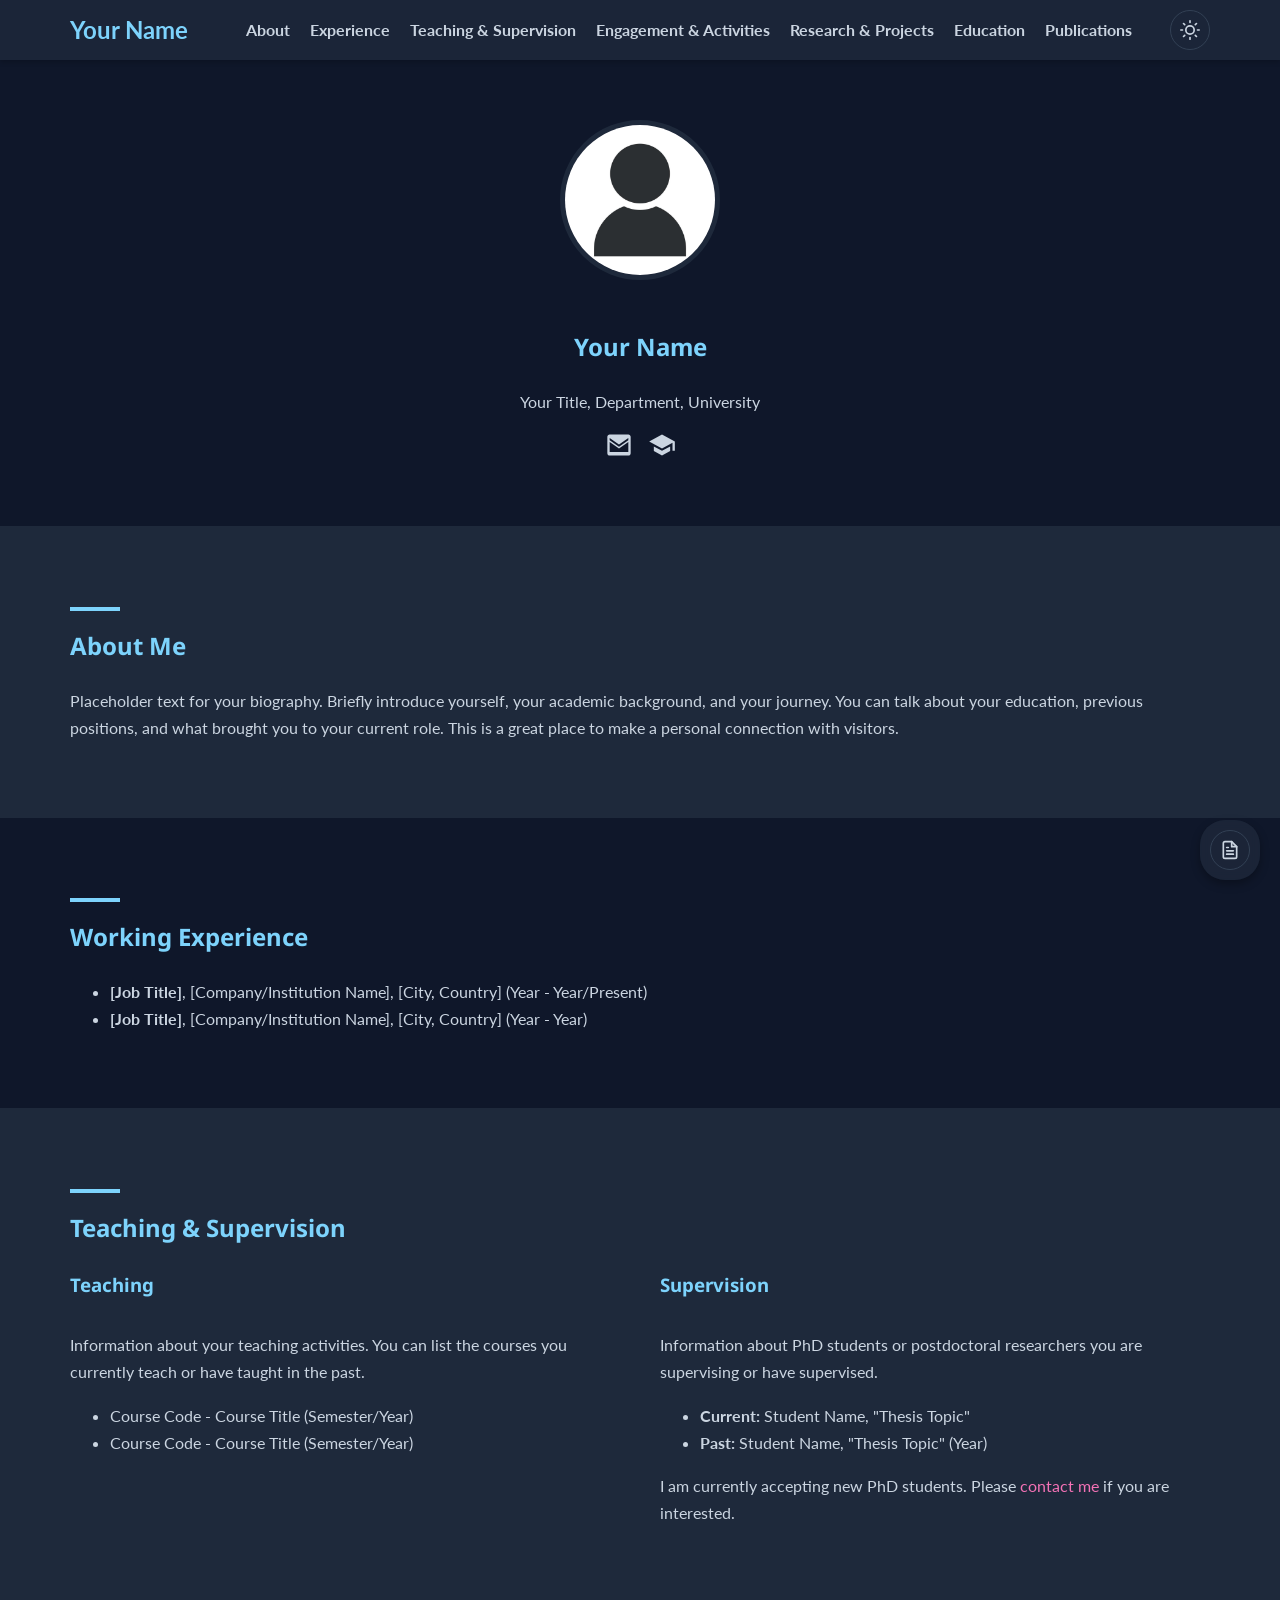
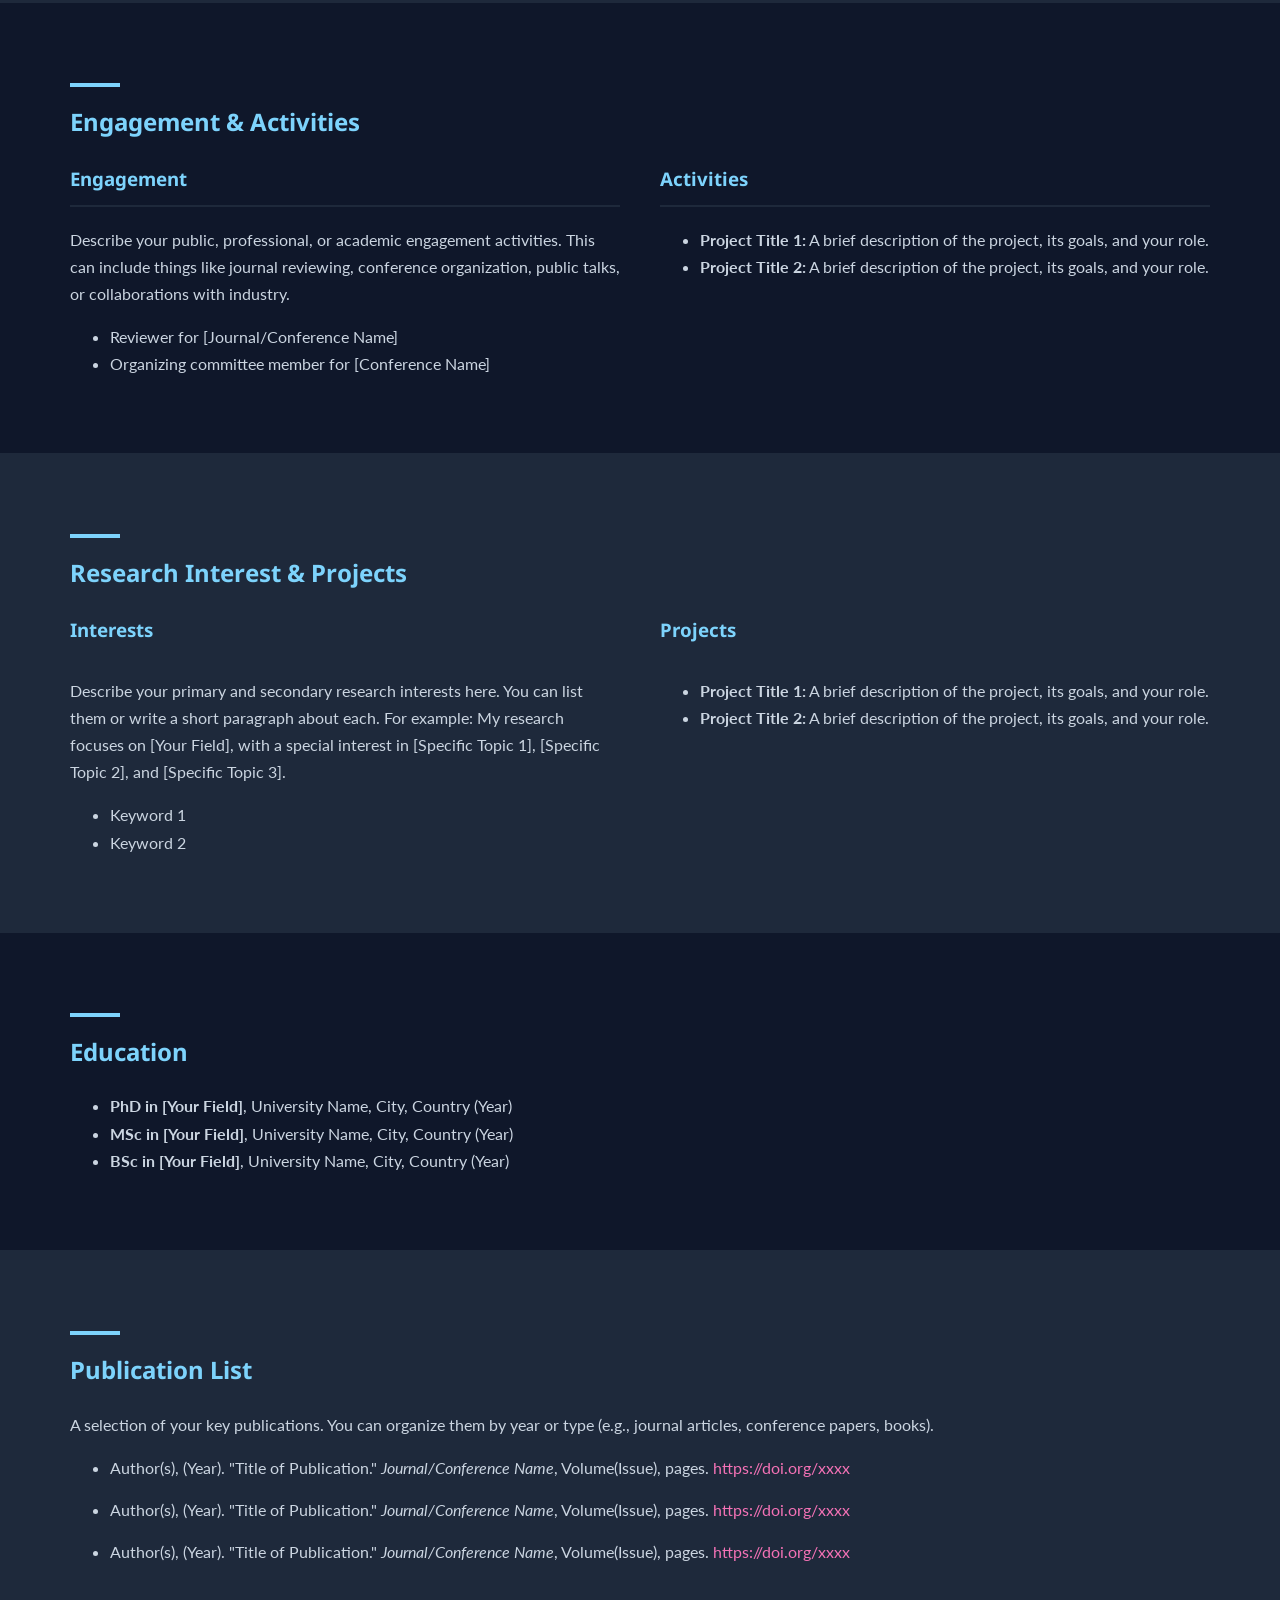
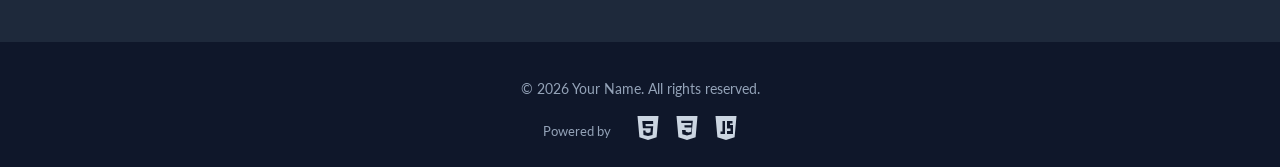
==== index.html @ 35f3e885 "init repo with working index and better page as ai_studio_code(2)" ====
<!DOCTYPE html>
<html lang="en">

<head>
    <meta charset="UTF-8">
    <meta name="viewport" content="width=device-width, initial-scale=1.0">
    <title>Your Name - Personal Academic Website</title>
    <link rel="stylesheet" href="style.css">
    <link
        href="https://fonts.googleapis.com/css2?family=Lato:wght@300;400;700&family=Noto+Sans:wght@400;700&display=swap"
        rel="stylesheet">
</head>

<body class="dark-theme">

    <header id="top-nav">
        <div class="container">
            <div class="nav-content">
                <a href="#home" class="logo">Your Name</a>
                <nav>
                    <ul>
                        <li><a href="#about">About</a></li>
                        <li><a href="#working-experience">Experience</a></li>
                        <li><a href="#teaching-supervision">Teaching &amp; Supervision</a></li>
                        <li><a href="#engagement">Engagement &amp; Activities</a></li>
                        <li><a href="#research">Research &amp; Projects</a></li>
                        <li><a href="#education">Education</a></li>
                        <li><a href="#publication-list">Publications</a></li>
                    </ul>
                </nav>
                <div class="controls">
                    <button id="theme-switcher" title="Toggle Theme">
                        <svg id="theme-icon-moon" xmlns="http://www.w3.org/2000/svg" width="20" height="20"
                            viewBox="0 0 24 24" fill="none" stroke="currentColor" stroke-width="2"
                            stroke-linecap="round" stroke-linejoin="round">
                            <path d="M21 12.79A9 9 0 1 1 11.21 3 7 7 0 0 0 21 12.79z"></path>
                        </svg>
                        <svg id="theme-icon-sun" xmlns="http://www.w3.org/2000/svg" width="20" height="20"
                            viewBox="0 0 24 24" fill="none" stroke="currentColor" stroke-width="2"
                            stroke-linecap="round" stroke-linejoin="round">
                            <circle cx="12" cy="12" r="5"></circle>
                            <line x1="12" y1="1" x2="12" y2="3"></line>
                            <line x1="12" y1="21" x2="12" y2="23"></line>
                            <line x1="4.22" y1="4.22" x2="5.64" y2="5.64"></line>
                            <line x1="18.36" y1="18.36" x2="19.78" y2="19.78"></line>
                            <line x1="1" y1="12" x2="3" y2="12"></line>
                            <line x1="21" y1="12" x2="23" y2="12"></line>
                            <line x1="4.22" y1="19.78" x2="5.64" y2="18.36"></line>
                            <line x1="18.36" y1="5.64" x2="19.78" y2="4.22"></line>
                        </svg>
                    </button>
                </div>
            </div>
        </div>
    </header>

    <main id="main-content">
        <section id="home" class="hero">
            <div class="container">
                <div class="hero-content">
                    <img src="head.jpg" alt="Your Name" class="profile-pic">
                    <h1>Your Name</h1>
                    <p>Your Title, Department, University</p>
                    <div class="social-links">
                        <!-- <a href="#" title="Google Scholar">...</a> -->
                        <a href="mailto:your_name@uni.ac.uk" title="Email" class="email">
                            <svg xmlns="http://www.w3.org/2000/svg" width="24" height="24" viewBox="0 0 24 24"
                                fill="currentColor">
                                <path fill-rule="evenodd"
                                    d="M2 5c0-1.1.9-2 2-2h16c1.1 0 2 .9 2 2v14c0 1.1-.9 2-2 2H4c-1.1 0-2-.9-2-2V5zm18 1L12 11.5 4 6v2l8 5.5 8-5.5V6zm0 12H4V9.5l8 5.5 8-5.5V18z" />
                            </svg>
                        </a>
                        <a href="#" title="University Profile">
                            <svg xmlns="http://www.w3.org/2000/svg" width="24" height="24" viewBox="0 0 24 24"
                                fill="currentColor">
                                <path d="M12 3L1 9l11 6l9-4.91V17h2V9M5 13.18v4L12 21l7-3.82v-4L12 17l-7-3.82Z" />
                            </svg>
                        </a>
                    </div>
                </div>
            </div>
        </section>

        <section id="about" class="section-alt">
            <div class="container">
                <h2>About Me</h2>
                <p>
                    Placeholder text for your biography. Briefly introduce yourself, your academic background, and your
                    journey.
                    You can talk about your education, previous positions, and what brought you to your current role.
                    This is a great place to make a personal connection with visitors.
                </p>
            </div>
        </section>

        <section id="working-experience">
            <div class="container">
                <h2>Working Experience</h2>
                <ul>
                    <li><strong>[Job Title]</strong>, [Company/Institution Name], [City, Country] (Year - Year/Present)
                    </li>
                    <li><strong>[Job Title]</strong>, [Company/Institution Name], [City, Country] (Year - Year)</li>
                </ul>
            </div>
        </section>

        <section id="teaching-supervision" class="section-alt">
            <div class="container">
                <h2>Teaching & Supervision</h2>
                <div class="two-column-layout">
                    <div class="column">
                        <h3>Teaching</h3>
                        <p>Information about your teaching activities. You can list the courses you currently teach or
                            have taught in the past.</p>
                        <ul>
                            <li>Course Code - Course Title (Semester/Year)</li>
                            <li>Course Code - Course Title (Semester/Year)</li>
                        </ul>
                    </div>
                    <div class="column">
                        <h3>Supervision</h3>
                        <p>Information about PhD students or postdoctoral researchers you are supervising or have
                            supervised.</p>
                        <ul>
                            <li><strong>Current:</strong> Student Name, "Thesis Topic"</li>
                            <li><strong>Past:</strong> Student Name, "Thesis Topic" (Year)</li>
                        </ul>
                        <p>I am currently accepting new PhD students. Please <a href="#contact">contact me</a> if you
                            are interested.</p>
                    </div>
                </div>
            </div>
        </section>

        <section id="engagement">
            <div class="container">
                <h2>Engagement &amp; Activities</h2>
                <div class="two-column-layout">
                    <div class="column">
                        <h3>Engagement</h3>
                        <p>
                            Describe your public, professional, or academic engagement activities. This can include things like
                    journal reviewing, conference organization, public talks, or collaborations with industry.
                        </p>
                        <ul>
                            <li>Reviewer for [Journal/Conference Name]</li>
                            <li>Organizing committee member for [Conference Name]</li>
                        </ul>
                    </div>
                    <div class="column">
                        <h3>Activities</h3>
                        <ul>
                            <li><strong>Project Title 1:</strong> A brief description of the project, its goals, and
                                your role.</li>
                            <li><strong>Project Title 2:</strong> A brief description of the project, its goals, and
                                your role.</li>
                        </ul>
                    </div>
                </div>
            </div>
        </section>

        <section id="research" class="section-alt">
            <div class="container">
                <h2>Research Interest &amp; Projects</h2>
                <div class="two-column-layout">
                    <div class="column">
                        <h3>Interests</h3>
                        <p>
                            Describe your primary and secondary research interests here. You can list them or write a
                            short paragraph about each.
                            For example: My research focuses on [Your Field], with a special interest in [Specific Topic
                            1], [Specific Topic 2], and [Specific Topic 3].
                        </p>
                        <ul>
                            <li>Keyword 1</li>
                            <li>Keyword 2</li>
                        </ul>
                    </div>
                    <div class="column">
                        <h3>Projects</h3>
                        <ul>
                            <li><strong>Project Title 1:</strong> A brief description of the project, its goals, and
                                your role.</li>
                            <li><strong>Project Title 2:</strong> A brief description of the project, its goals, and
                                your role.</li>
                        </ul>
                    </div>
                </div>
            </div>
        </section>

        <section id="education">
            <div class="container">
                <h2>Education</h2>
                <ul>
                    <li><strong>PhD in [Your Field]</strong>, University Name, City, Country (Year)</li>
                    <li><strong>MSc in [Your Field]</strong>, University Name, City, Country (Year)</li>
                    <li><strong>BSc in [Your Field]</strong>, University Name, City, Country (Year)</li>
                </ul>
            </div>
        </section>

        <section id="publication-list" class="section-alt">
            <div class="container">
                <h2>Publication List</h2>
                <p>A selection of your key publications. You can organize them by year or type (e.g., journal articles,
                    conference papers, books).</p>
                <ul class="publication-list">
                    <li>Author(s), (Year). "Title of Publication." <em>Journal/Conference Name</em>, Volume(Issue),
                        pages. <a href="https://doi.org/xxxx">https://doi.org/xxxx</a></li>
                    <li>Author(s), (Year). "Title of Publication." <em>Journal/Conference Name</em>, Volume(Issue),
                        pages. <a href="https://doi.org/xxxx">https://doi.org/xxxx</a></li>
                    <li>Author(s), (Year). "Title of Publication." <em>Journal/Conference Name</em>, Volume(Issue),
                        pages. <a href="https://doi.org/xxxx">https://doi.org/xxxx</a></li>
                </ul>
            </div>
        </section>
    </main>

    <footer id="footer" class="section-alt">
        <div class="container">
            <p>&copy; <span id="current-year"></span> Your Name. All rights reserved.</p>
            <div class="powered-by">
                <span style="font-size: 0.9em; margin-right: 10px;">Powered by</span>
                <a href="https://html.spec.whatwg.org/" title="HTML5">
                    <svg xmlns="http://www.w3.org/2000/svg" viewBox="0 0 24 24" fill="currentColor" width="24"
                        height="24">
                        <path fill-rule="evenodd"
                            d="M1.5 0h21l-1.9 21.2L12 24l-8.6-2.8L1.5 0zm15.6 5H6.3l.6 7.2h7.9l-.4 4.1-2.4.7-2.4-.7-.1-1.8H7.2l.3 4.4 4.5 1.2 4.5-1.2.7-8.7H9.7l-.2-2.3h7.7L17.1 5z" />
                    </svg>
                </a>
                <a href="https://www.w3.org/Style/CSS/Specs.html" title="CSS3">
                    <svg xmlns="http://www.w3.org/2000/svg" viewBox="0 0 24 24" fill="currentColor" width="24"
                        height="24">
                        <path fill-rule="evenodd"
                            d="M1.5 0h21l-1.9 21.2L12 24l-8.6-2.8L1.5 0zm16.3 4.7H6.2l.2 2.3h10l-.2 2.3H9.4l.2 2.3h7l-.4 4.1-2.7.7-2.7-.7-.2-1.8H7l.4 4.4 4.6 1.2 4.6-1.2 1.2-13.6z" />
                    </svg>
                </a>
                <a href="https://www.javascript.com/" title="JavaScript">
                    <svg xmlns="http://www.w3.org/2000/svg" viewBox="0 0 24 24" fill="currentColor" width="24"
                        height="24">
                        <path fill-rule="evenodd"
                            d="M1.5 0h21l-1.9 21.2L12 24l-8.6-2.8L1.5 0zm9.5 5v13H6.5v-2.5h2V5H11zm7.5 0h-5.5v7.5h3.5v2.5h-3.5v3h6V9H16V7.5h2.5V5z" />
                    </svg>
                </a>
            </div>
        </div>
    </footer>

    <div id="print-controls">
        <button id="export-pdf" title="Export to PDF">
            <svg xmlns="http://www.w3.org/2000/svg" width="20" height="20" viewBox="0 0 24 24" fill="none"
                stroke="currentColor" stroke-width="2" stroke-linecap="round" stroke-linejoin="round">
                <path d="M14 2H6a2 2 0 0 0-2 2v16a2 2 0 0 0 2 2h12a2 2 0 0 0 2-2V8z"></path>
                <polyline points="14 2 14 8 20 8"></polyline>
                <line x1="16" y1="13" x2="8" y2="13"></line>
                <line x1="16" y1="17" x2="8" y2="17"></line>
                <polyline points="10 9 9 9 8 9"></polyline>
            </svg>
        </button>
    </div>

    <!--script src="https://cdnjs.cloudflare.com/ajax/libs/jspdf/2.5.1/jspdf.umd.min.js"></script-->
    <script src="jspdf.umd.min.js"></script>
    <script src="script.js"></script>
</body>

</html>
---- style.css ----
/* --- Base Styles & Variables --- */
:root {
    --font-primary: 'Lato', sans-serif;
    --font-secondary: 'Noto Sans', sans-serif;
    --font-print: 'Georgia', serif;

    /* Light Theme */
    --bg-color-light: #ffffff;
    --text-color-light: #212529;
    --primary-color-light: #005a9c;
    --secondary-color-light: #f8f9fa;
    --accent-color-light: #d6336c;

    /* Dark Theme (v3 - Softer, more elegant blue/slate) */
    --bg-color-dark: #0f172a;
    /* Slate 900 */
    --text-color-dark: #cbd5e1;
    /* Slate 300 */
    --primary-color-dark: #7dd3fc;
    /* Sky 300 */
    --secondary-color-dark: #1e293b;
    /* Slate 800 */
    --accent-color-dark: #f472b6;
    /* Pink 400 */
}

html {
    scroll-behavior: smooth;
}

body {
    font-family: var(--font-primary);
    margin: 0;
    padding-top: 60px;
    /* Space for fixed nav */
    line-height: 1.7;
    background-color: var(--bg-color-light);
    color: var(--text-color-light);
    transition: background-color 0.3s, color 0.3s;
}

body.dark-theme {
    background-color: var(--bg-color-dark);
    color: var(--text-color-dark);
}

.container {
    max-width: 1140px;
    /* Increased width */
    margin: 0 auto;
    padding: 0 20px;
}

h1, h2, h3 {
    font-family: var(--font-secondary);
    color: var(--primary-color-light);
}

h2::before {
    content: '';
    display: block;
    width: 50px;
    height: 4px;
    background-color: var(--primary-color-light);
    margin-bottom: 15px;
    transition: background-color 0.3s;
}

body.dark-theme h2::before {
    background-color: var(--primary-color-dark);
}

h3 {
    border-bottom: 2px solid var(--secondary-color-light);
    padding-bottom: 10px;
    margin-top: 0;
    transition: border-color 0.3s;
}

body.dark-theme h3 {
    border-bottom-color: var(--secondary-color-dark);
}


body.dark-theme h1, body.dark-theme h2, body.dark-theme h3 {
    color: var(--primary-color-dark);
}

a {
    color: var(--accent-color-light);
    text-decoration: none;
    transition: color 0.2s;
}

a:hover {
    color: var(--primary-color-light);
}

body.dark-theme a {
    color: var(--accent-color-dark);
}

body.dark-theme a:hover {
    color: var(--primary-color-dark);
}

section {
    padding: 60px 0;
    border-bottom: 1px solid #e9ecef;
    transition: background-color 0.3s;
}

section.section-alt {
    background-color: var(--secondary-color-light);
}

body.dark-theme section {
    border-bottom: 1px solid var(--secondary-color-dark);
}

body.dark-theme section.section-alt {
    background-color: var(--secondary-color-dark);
}

section:last-of-type {
    border-bottom: none;
}

/* --- Animation on Scroll --- */
section h2 {
    opacity: 0;
    transform: translateY(40px);
    transition: opacity 0.8s ease-out, transform 0.8s ease-out;
}

section.is-visible h2 {
    opacity: 1;
    transform: translateY(0);
}

/* --- Two Column Layout --- */
.two-column-layout {
    display: grid;
    grid-template-columns: 1fr 1fr;
    gap: 40px;
}

@media (max-width: 768px) {
    .two-column-layout {
        grid-template-columns: 1fr;
    }
}


/* --- Navigation --- */
#top-nav {
    background-color: rgba(255, 255, 255, 0.95);
    backdrop-filter: blur(5px);
    position: fixed;
    top: 0;
    width: 100%;
    z-index: 1000;
    box-shadow: 0 2px 5px rgba(0, 0, 0, 0.05);
    transition: background-color 0.3s;
}

body.dark-theme #top-nav {
    background-color: rgba(30, 41, 59, 0.85);
    /* Slate 800 */
    box-shadow: 0 2px 5px rgba(0, 0, 0, 0.2);
}

.nav-content {
    display: flex;
    justify-content: space-between;
    align-items: center;
    height: 60px;
}

.logo {
    font-weight: bold;
    font-size: 1.5em;
    color: var(--primary-color-light);
}

body.dark-theme .logo {
    color: var(--primary-color-dark);
}


nav ul {
    list-style: none;
    margin: 0;
    padding: 0;
    display: flex;
}

nav ul li {
    margin-left: 20px;
}

nav a {
    color: var(--text-color-light);
    font-weight: bold;
}

body.dark-theme nav a {
    color: var(--text-color-dark);
}

nav a:hover {
    color: var(--primary-color-light);
    text-decoration: none;
}

body.dark-theme nav a:hover {
    color: var(--primary-color-dark);
}

/* --- Hero Section --- */
.hero {
    text-align: center;
    padding: 60px 0;
}

.profile-pic {
    width: 150px;
    height: 150px;
    border-radius: 50%;
    object-fit: cover;
    margin-bottom: 20px;
    border: 5px solid var(--secondary-color-light);
}

body.dark-theme .profile-pic {
    border-color: var(--secondary-color-dark);
}

/* --- social links --- */
.social-links {
    margin-top: 10px;
    display: flex;
    justify-content: center;
    gap: 15px;
}

.social-links a {
    color: var(--text-color-light);
    transition: transform 0.3s ease, color 0.3s ease;
}

.social-links a:hover {
    transform: scale(1.2);
    /* color: var(--primary-color-light); */
    color: var(--accent-color-light);
}

body.dark-theme .social-links a {
    color: var(--text-color-dark);
}

body.dark-theme .social-links a:hover {
    /* color: var(--primary-color-dark); */
    color: var(--accent-color-dark);
}

.social-links svg {
    width: 28px;
    height: 28px;
}

/* --- Publication List --- */
.publication-list li {
    margin-bottom: 15px;
}

/* --- Footer --- */
#footer {
    /* background-color: var(--secondary-color-light); */
    color: #6c757d;
    text-align: center;
    padding: 20px 0;
    font-size: 0.9em;
}

body.dark-theme #footer {
    /* background-color: var(--secondary-color-dark); */
    color: #94a3b8;
    /* Slate 400 */
}

.powered-by {
    display: flex;
    justify-content: center;
    align-items: center;
    gap: 15px;
    margin-top: 10px;
}

.powered-by a {
    color: var(--text-color-light);
    transition: transform 0.3s ease, color 0.3s ease;
}

.powered-by a:hover {
    transform: scale(1.1);
    /* color: var(--primary-color-light); */
    color: var(--accent-color-light);
}

body.dark-theme .powered-by a {
    color: var(--text-color-dark);
}

body.dark-theme .powered-by a:hover {
    /* color: var(--primary-color-dark); */
    color: var(--accent-color-dark);
}

/* --- Controls: Theme Switcher & Print --- */
#theme-switcher, #print-controls button {
    background-color: transparent;
    border: 1px solid #dee2e6;
    border-radius: 50%;
    cursor: pointer;
    width: 40px;
    height: 40px;
    display: flex;
    align-items: center;
    justify-content: center;
    color: var(--text-color-light);
    /* color: var(--accent-color-light); */
    transition: background-color 0.2s, color 0.2s, border-color 0.2s;
}

body.dark-theme #theme-switcher, body.dark-theme #print-controls button {
    color: var(--text-color-dark);
    /* color: var(--accent-color-dark); */
    border-color: #334155;
    /* Slate 700 */
}

#theme-switcher:hover, #print-controls button:hover {
    /* background-color: var(--secondary-color-light); */
    color: var(--accent-color-light);
}

body.dark-theme #theme-switcher:hover, body.dark-theme #print-controls button:hover {
    /* background-color: var(--secondary-color-dark); */
    color: var(--accent-color-dark);
}

#theme-switcher svg {
    display: none;
}

body:not(.dark-theme) #theme-icon-moon,
body.dark-theme #theme-icon-sun {
    display: block;
}

#print-controls {
    position: fixed;
    bottom: 20px;
    right: 20px;
    background: rgba(255, 255, 255, 0.8);
    backdrop-filter: blur(5px);
    padding: 10px;
    border-radius: 25px;
    box-shadow: 0 4px 10px rgba(0, 0, 0, 0.1);
    z-index: 1001;
    display: flex;
    gap: 8px;
}

body.dark-theme #print-controls {
    background: rgba(30, 41, 59, 0.8);
    box-shadow: 0 4px 10px rgba(0, 0, 0, 0.3);
}

/* --- Responsive Design --- */
@media (max-width: 992px) {
    .container {
        max-width: 960px;
    }

    nav ul li {
        margin-left: 15px;
    }
}

@media (max-width: 768px) {
    .two-column-layout {
        grid-template-columns: 1fr;
    }

    nav ul {
        display: none;
        /* Simple hiding for mobile, can be replaced with a hamburger menu */
    }

    .nav-content {
        justify-content: center;
    }

    .controls {
        position: absolute;
        right: 20px;
    }
}

/* --- Print Styles for CV --- */
@media print {
    body {
        padding-top: 0;
        font-family: var(--font-print);
        font-size: 10.5pt;
        color: #000 !important;
        background-color: #fff !important;
    }

    #top-nav, #print-controls, #footer, .hero {
        display: none;
    }

    main {
        width: 100%;
        margin: 0;
        padding: 0;
    }

    section {
        padding: 10px 0;
        /* Reduced padding for compact CV */
        border-bottom: 1px solid #ccc;
    }

    h2 {
        font-size: 1.3em;
        margin-top: 5px;
        margin-bottom: 8px;
    }

    h3 {
        font-size: 1.1em;
    }

    a {
        color: #000 !important;
        text-decoration: none;
    }

    .publication-list a::after {
        content: " ["attr(href) "]";
        font-size: 0.9em;
        color: #555;
    }

    ul {
        padding-left: 20px;
        margin: 0;
    }
}
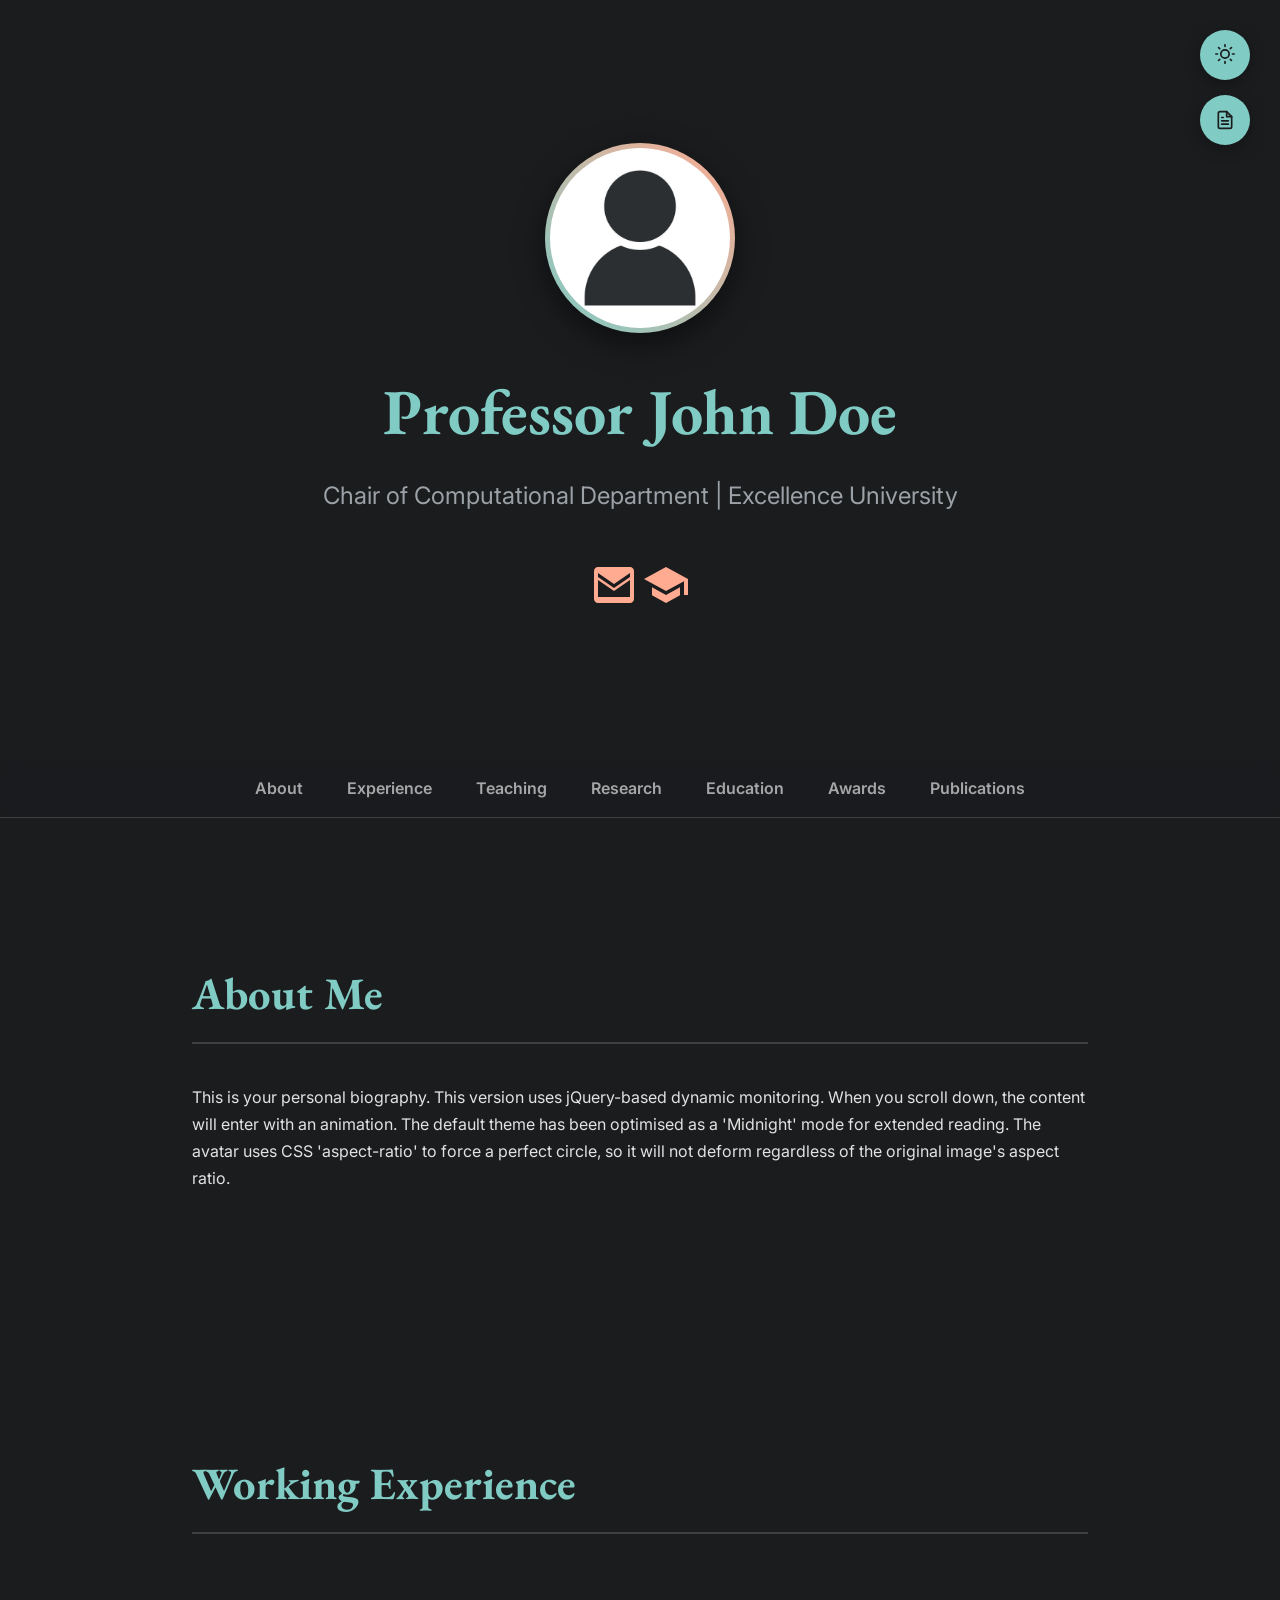
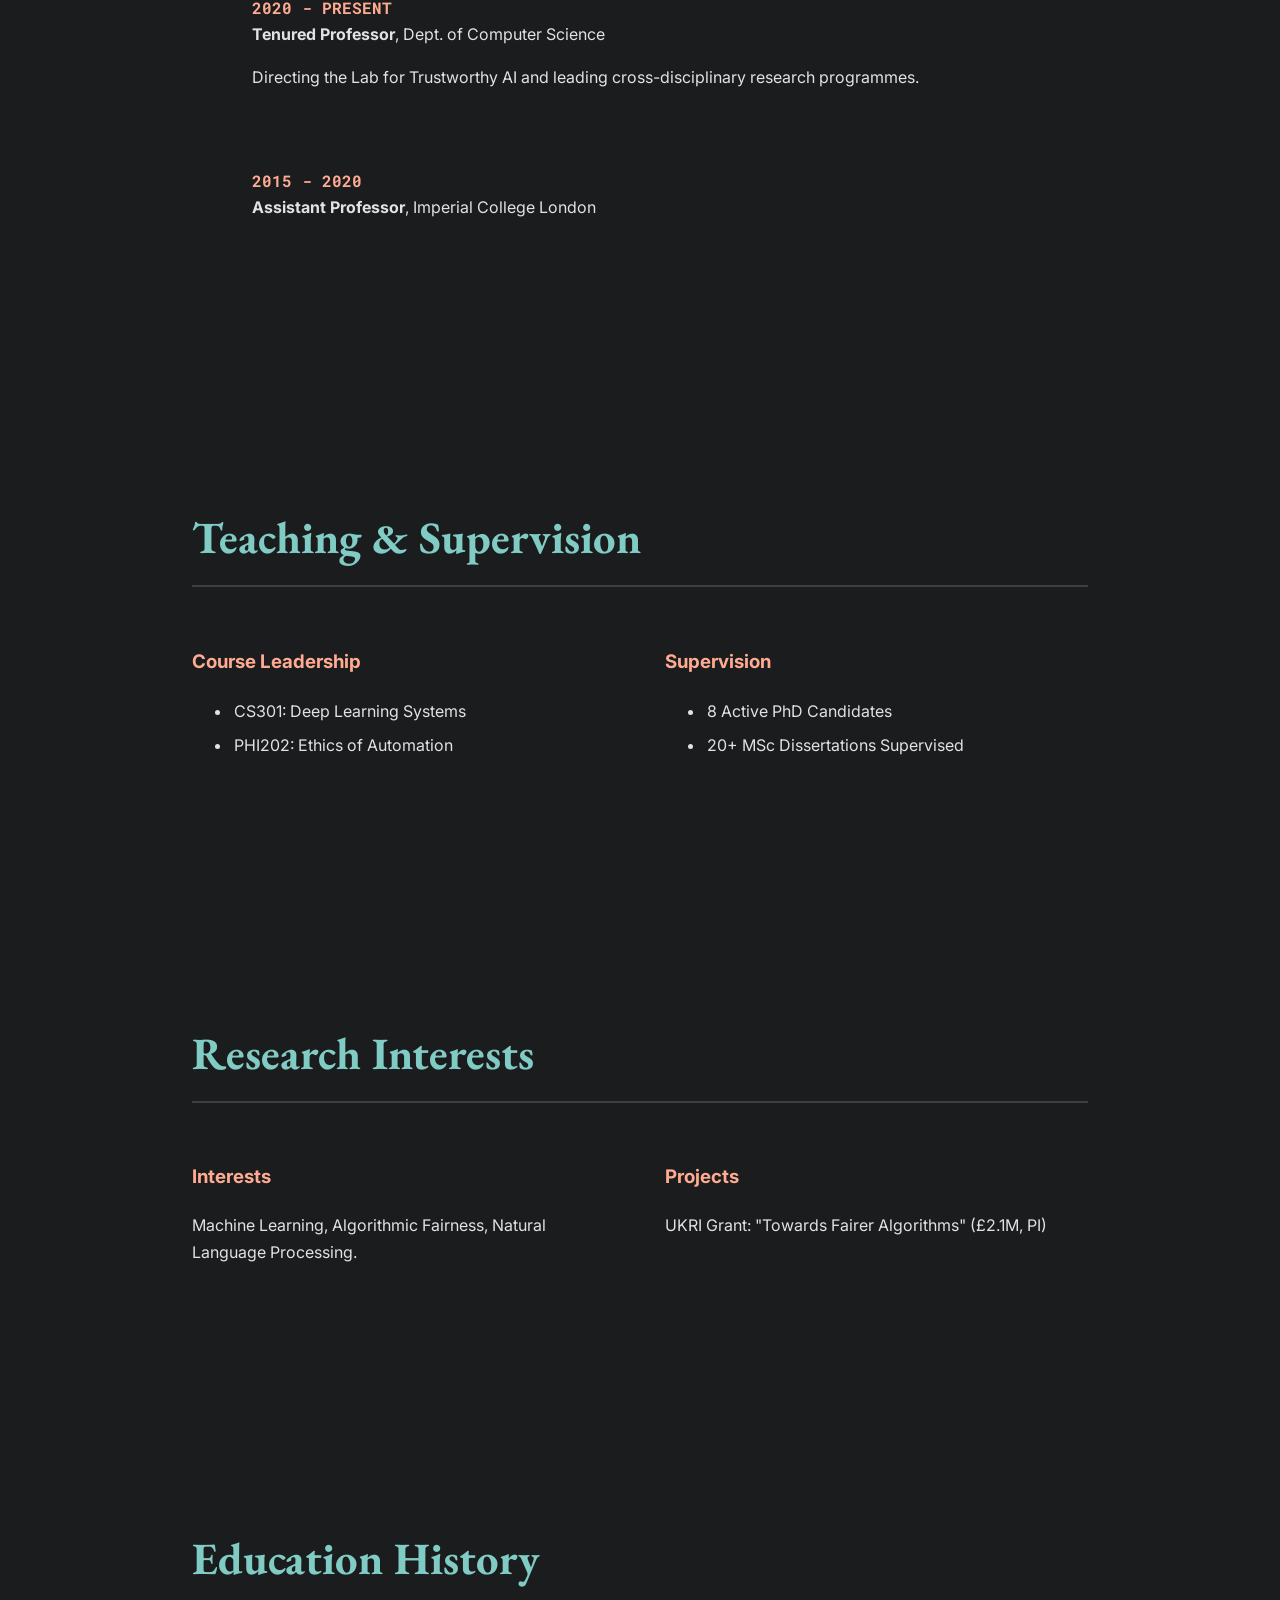
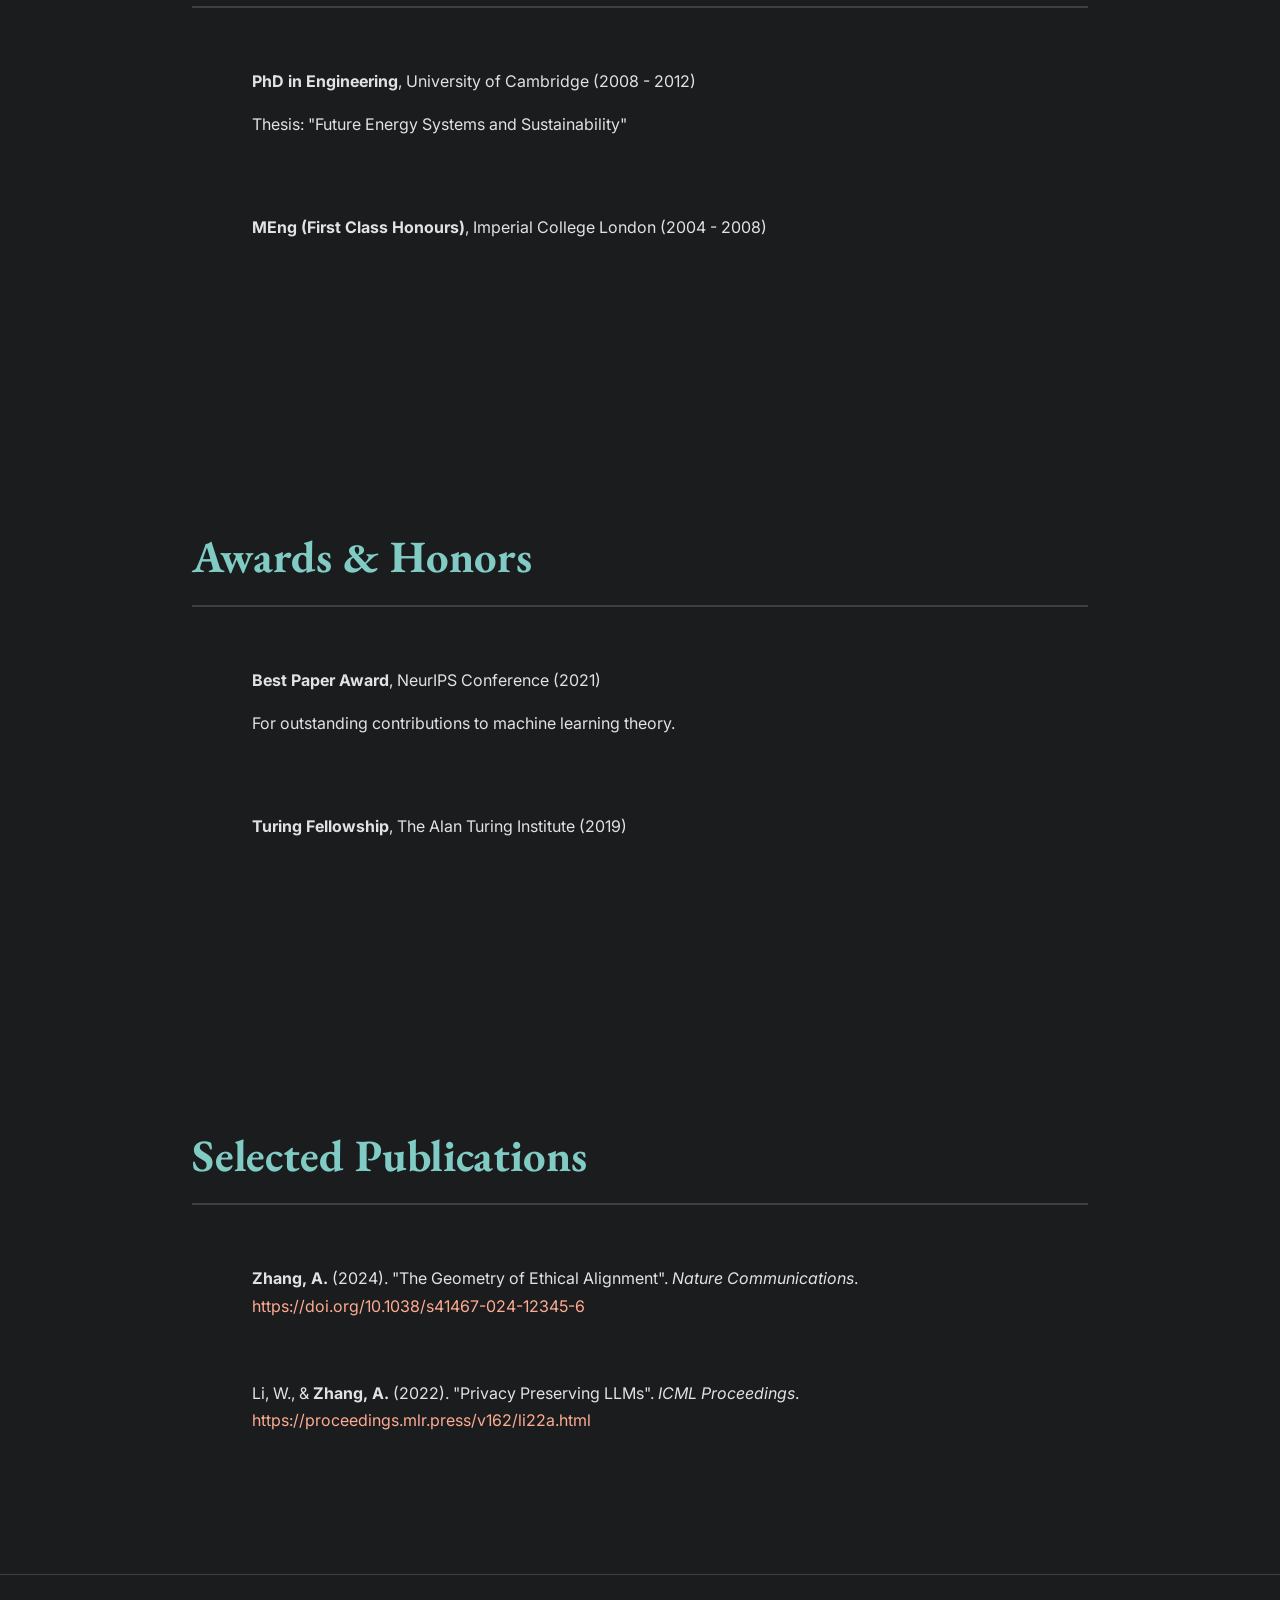
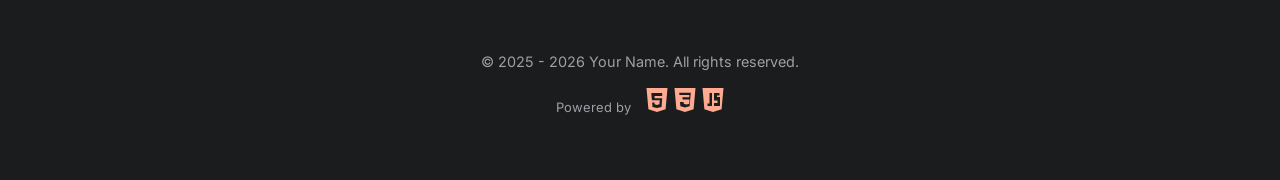
==== commit d460d39f: "perfect and cleared the layout and removed unnecessary files" ====
--- a/index.html
+++ b/index.html
@@ -1,255 +1,48 @@
 <!DOCTYPE html>
-<html lang="en">
+<html lang="en-GB" data-theme="dark">
 
 <head>
     <meta charset="UTF-8">
     <meta name="viewport" content="width=device-width, initial-scale=1.0">
-    <title>Your Name - Personal Academic Website</title>
-    <link rel="stylesheet" href="style.css">
+    <title>Academic Profile | Professor John Doe</title>
+
+    <!-- Google Fonts: Inter for body text, EB Garamond for academic-style headings -->
     <link
-        href="https://fonts.googleapis.com/css2?family=Lato:wght@300;400;700&family=Noto+Sans:wght@400;700&display=swap"
+        href="https://fonts.googleapis.com/css2?family=Inter:wght@400;600;800&family=EB+Garamond:wght@600;800&family=Roboto+Mono&display=swap"
         rel="stylesheet">
+
+    <!-- Custom CSS -->
+    <link rel="stylesheet" href="work_style.css">
+    <!-- Dependencies -->
+    <script src="https://code.jquery.com/jquery-3.6.0.min.js"></script>
 </head>
 
-<body class="dark-theme">
-
-    <header id="top-nav">
-        <div class="container">
-            <div class="nav-content">
-                <a href="#home" class="logo">Your Name</a>
-                <nav>
-                    <ul>
-                        <li><a href="#about">About</a></li>
-                        <li><a href="#working-experience">Experience</a></li>
-                        <li><a href="#teaching-supervision">Teaching &amp; Supervision</a></li>
-                        <li><a href="#engagement">Engagement &amp; Activities</a></li>
-                        <li><a href="#research">Research &amp; Projects</a></li>
-                        <li><a href="#education">Education</a></li>
-                        <li><a href="#publication-list">Publications</a></li>
-                    </ul>
-                </nav>
-                <div class="controls">
-                    <button id="theme-switcher" title="Toggle Theme">
-                        <svg id="theme-icon-moon" xmlns="http://www.w3.org/2000/svg" width="20" height="20"
-                            viewBox="0 0 24 24" fill="none" stroke="currentColor" stroke-width="2"
-                            stroke-linecap="round" stroke-linejoin="round">
-                            <path d="M21 12.79A9 9 0 1 1 11.21 3 7 7 0 0 0 21 12.79z"></path>
-                        </svg>
-                        <svg id="theme-icon-sun" xmlns="http://www.w3.org/2000/svg" width="20" height="20"
-                            viewBox="0 0 24 24" fill="none" stroke="currentColor" stroke-width="2"
-                            stroke-linecap="round" stroke-linejoin="round">
-                            <circle cx="12" cy="12" r="5"></circle>
-                            <line x1="12" y1="1" x2="12" y2="3"></line>
-                            <line x1="12" y1="21" x2="12" y2="23"></line>
-                            <line x1="4.22" y1="4.22" x2="5.64" y2="5.64"></line>
-                            <line x1="18.36" y1="18.36" x2="19.78" y2="19.78"></line>
-                            <line x1="1" y1="12" x2="3" y2="12"></line>
-                            <line x1="21" y1="12" x2="23" y2="12"></line>
-                            <line x1="4.22" y1="19.78" x2="5.64" y2="18.36"></line>
-                            <line x1="18.36" y1="5.64" x2="19.78" y2="4.22"></line>
-                        </svg>
-                    </button>
-                </div>
-            </div>
-        </div>
-    </header>
-
-    <main id="main-content">
-        <section id="home" class="hero">
-            <div class="container">
-                <div class="hero-content">
-                    <img src="head.jpg" alt="Your Name" class="profile-pic">
-                    <h1>Your Name</h1>
-                    <p>Your Title, Department, University</p>
-                    <div class="social-links">
-                        <!-- <a href="#" title="Google Scholar">...</a> -->
-                        <a href="mailto:your_name@uni.ac.uk" title="Email" class="email">
-                            <svg xmlns="http://www.w3.org/2000/svg" width="24" height="24" viewBox="0 0 24 24"
-                                fill="currentColor">
-                                <path fill-rule="evenodd"
-                                    d="M2 5c0-1.1.9-2 2-2h16c1.1 0 2 .9 2 2v14c0 1.1-.9 2-2 2H4c-1.1 0-2-.9-2-2V5zm18 1L12 11.5 4 6v2l8 5.5 8-5.5V6zm0 12H4V9.5l8 5.5 8-5.5V18z" />
-                            </svg>
-                        </a>
-                        <a href="#" title="University Profile">
-                            <svg xmlns="http://www.w3.org/2000/svg" width="24" height="24" viewBox="0 0 24 24"
-                                fill="currentColor">
-                                <path d="M12 3L1 9l11 6l9-4.91V17h2V9M5 13.18v4L12 21l7-3.82v-4L12 17l-7-3.82Z" />
-                            </svg>
-                        </a>
-                    </div>
-                </div>
-            </div>
-        </section>
-
-        <section id="about" class="section-alt">
-            <div class="container">
-                <h2>About Me</h2>
-                <p>
-                    Placeholder text for your biography. Briefly introduce yourself, your academic background, and your
-                    journey.
-                    You can talk about your education, previous positions, and what brought you to your current role.
-                    This is a great place to make a personal connection with visitors.
-                </p>
-            </div>
-        </section>
-
-        <section id="working-experience">
-            <div class="container">
-                <h2>Working Experience</h2>
-                <ul>
-                    <li><strong>[Job Title]</strong>, [Company/Institution Name], [City, Country] (Year - Year/Present)
-                    </li>
-                    <li><strong>[Job Title]</strong>, [Company/Institution Name], [City, Country] (Year - Year)</li>
-                </ul>
-            </div>
-        </section>
-
-        <section id="teaching-supervision" class="section-alt">
-            <div class="container">
-                <h2>Teaching & Supervision</h2>
-                <div class="two-column-layout">
-                    <div class="column">
-                        <h3>Teaching</h3>
-                        <p>Information about your teaching activities. You can list the courses you currently teach or
-                            have taught in the past.</p>
-                        <ul>
-                            <li>Course Code - Course Title (Semester/Year)</li>
-                            <li>Course Code - Course Title (Semester/Year)</li>
-                        </ul>
-                    </div>
-                    <div class="column">
-                        <h3>Supervision</h3>
-                        <p>Information about PhD students or postdoctoral researchers you are supervising or have
-                            supervised.</p>
-                        <ul>
-                            <li><strong>Current:</strong> Student Name, "Thesis Topic"</li>
-                            <li><strong>Past:</strong> Student Name, "Thesis Topic" (Year)</li>
-                        </ul>
-                        <p>I am currently accepting new PhD students. Please <a href="#contact">contact me</a> if you
-                            are interested.</p>
-                    </div>
-                </div>
-            </div>
-        </section>
-
-        <section id="engagement">
-            <div class="container">
-                <h2>Engagement &amp; Activities</h2>
-                <div class="two-column-layout">
-                    <div class="column">
-                        <h3>Engagement</h3>
-                        <p>
-                            Describe your public, professional, or academic engagement activities. This can include things like
-                    journal reviewing, conference organization, public talks, or collaborations with industry.
-                        </p>
-                        <ul>
-                            <li>Reviewer for [Journal/Conference Name]</li>
-                            <li>Organizing committee member for [Conference Name]</li>
-                        </ul>
-                    </div>
-                    <div class="column">
-                        <h3>Activities</h3>
-                        <ul>
-                            <li><strong>Project Title 1:</strong> A brief description of the project, its goals, and
-                                your role.</li>
-                            <li><strong>Project Title 2:</strong> A brief description of the project, its goals, and
-                                your role.</li>
-                        </ul>
-                    </div>
-                </div>
-            </div>
-        </section>
-
-        <section id="research" class="section-alt">
-            <div class="container">
-                <h2>Research Interest &amp; Projects</h2>
-                <div class="two-column-layout">
-                    <div class="column">
-                        <h3>Interests</h3>
-                        <p>
-                            Describe your primary and secondary research interests here. You can list them or write a
-                            short paragraph about each.
-                            For example: My research focuses on [Your Field], with a special interest in [Specific Topic
-                            1], [Specific Topic 2], and [Specific Topic 3].
-                        </p>
-                        <ul>
-                            <li>Keyword 1</li>
-                            <li>Keyword 2</li>
-                        </ul>
-                    </div>
-                    <div class="column">
-                        <h3>Projects</h3>
-                        <ul>
-                            <li><strong>Project Title 1:</strong> A brief description of the project, its goals, and
-                                your role.</li>
-                            <li><strong>Project Title 2:</strong> A brief description of the project, its goals, and
-                                your role.</li>
-                        </ul>
-                    </div>
-                </div>
-            </div>
-        </section>
-
-        <section id="education">
-            <div class="container">
-                <h2>Education</h2>
-                <ul>
-                    <li><strong>PhD in [Your Field]</strong>, University Name, City, Country (Year)</li>
-                    <li><strong>MSc in [Your Field]</strong>, University Name, City, Country (Year)</li>
-                    <li><strong>BSc in [Your Field]</strong>, University Name, City, Country (Year)</li>
-                </ul>
-            </div>
-        </section>
-
-        <section id="publication-list" class="section-alt">
-            <div class="container">
-                <h2>Publication List</h2>
-                <p>A selection of your key publications. You can organize them by year or type (e.g., journal articles,
-                    conference papers, books).</p>
-                <ul class="publication-list">
-                    <li>Author(s), (Year). "Title of Publication." <em>Journal/Conference Name</em>, Volume(Issue),
-                        pages. <a href="https://doi.org/xxxx">https://doi.org/xxxx</a></li>
-                    <li>Author(s), (Year). "Title of Publication." <em>Journal/Conference Name</em>, Volume(Issue),
-                        pages. <a href="https://doi.org/xxxx">https://doi.org/xxxx</a></li>
-                    <li>Author(s), (Year). "Title of Publication." <em>Journal/Conference Name</em>, Volume(Issue),
-                        pages. <a href="https://doi.org/xxxx">https://doi.org/xxxx</a></li>
-                </ul>
-            </div>
-        </section>
-    </main>
-
-    <footer id="footer" class="section-alt">
-        <div class="container">
-            <p>&copy; <span id="current-year"></span> Your Name. All rights reserved.</p>
-            <div class="powered-by">
-                <span style="font-size: 0.9em; margin-right: 10px;">Powered by</span>
-                <a href="https://html.spec.whatwg.org/" title="HTML5">
-                    <svg xmlns="http://www.w3.org/2000/svg" viewBox="0 0 24 24" fill="currentColor" width="24"
-                        height="24">
-                        <path fill-rule="evenodd"
-                            d="M1.5 0h21l-1.9 21.2L12 24l-8.6-2.8L1.5 0zm15.6 5H6.3l.6 7.2h7.9l-.4 4.1-2.4.7-2.4-.7-.1-1.8H7.2l.3 4.4 4.5 1.2 4.5-1.2.7-8.7H9.7l-.2-2.3h7.7L17.1 5z" />
-                    </svg>
-                </a>
-                <a href="https://www.w3.org/Style/CSS/Specs.html" title="CSS3">
-                    <svg xmlns="http://www.w3.org/2000/svg" viewBox="0 0 24 24" fill="currentColor" width="24"
-                        height="24">
-                        <path fill-rule="evenodd"
-                            d="M1.5 0h21l-1.9 21.2L12 24l-8.6-2.8L1.5 0zm16.3 4.7H6.2l.2 2.3h10l-.2 2.3H9.4l.2 2.3h7l-.4 4.1-2.7.7-2.7-.7-.2-1.8H7l.4 4.4 4.6 1.2 4.6-1.2 1.2-13.6z" />
-                    </svg>
-                </a>
-                <a href="https://www.javascript.com/" title="JavaScript">
-                    <svg xmlns="http://www.w3.org/2000/svg" viewBox="0 0 24 24" fill="currentColor" width="24"
-                        height="24">
-                        <path fill-rule="evenodd"
-                            d="M1.5 0h21l-1.9 21.2L12 24l-8.6-2.8L1.5 0zm9.5 5v13H6.5v-2.5h2V5H11zm7.5 0h-5.5v7.5h3.5v2.5h-3.5v3h6V9H16V7.5h2.5V5z" />
-                    </svg>
-                </a>
-            </div>
-        </div>
-    </footer>
-
-    <div id="print-controls">
-        <button id="export-pdf" title="Export to PDF">
+<body>
+
+    <!-- Floating Action Button Toolbar -->
+    <div class="fab-toolbar">
+        <button class="icon-btn" id="theme-switcher" data-tooltip="Switch to Light Theme">
+            <span class="theme-icon-light">
+                <svg id="theme-icon-sun" xmlns="http://www.w3.org/2000/svg" width="20" height="20" viewBox="0 0 24 24"
+                    fill="none" stroke="currentColor" stroke-width="2" stroke-linecap="round" stroke-linejoin="round">
+                    <circle cx="12" cy="12" r="5"></circle>
+                    <line x1="12" y1="1" x2="12" y2="3"></line>
+                    <line x1="12" y1="21" x2="12" y2="23"></line>
+                    <line x1="4.22" y1="4.22" x2="5.64" y2="5.64"></line>
+                    <line x1="18.36" y1="18.36" x2="19.78" y2="19.78"></line>
+                    <line x1="1" y1="12" x2="3" y2="12"></line>
+                    <line x1="21" y1="12" x2="23" y2="12"></line>
+                    <line x1="4.22" y1="19.78" x2="5.64" y2="18.36"></line>
+                    <line x1="18.36" y1="5.64" x2="19.78" y2="4.22"></line>
+                </svg>
+            </span>
+            <span class="theme-icon-dark">
+                <svg id="theme-icon-moon" xmlns="http://www.w3.org/2000/svg" width="20" height="20" viewBox="0 0 24 24"
+                    fill="none" stroke="currentColor" stroke-width="2" stroke-linecap="round" stroke-linejoin="round">
+                    <path d="M21 12.79A9 9 0 1 1 11.21 3 7 7 0 0 0 21 12.79z"></path>
+                </svg></span>
+        </button>
+        <button class="icon-btn" id="export-pdf" data-tooltip="Export PDF File">
             <svg xmlns="http://www.w3.org/2000/svg" width="20" height="20" viewBox="0 0 24 24" fill="none"
                 stroke="currentColor" stroke-width="2" stroke-linecap="round" stroke-linejoin="round">
                 <path d="M14 2H6a2 2 0 0 0-2 2v16a2 2 0 0 0 2 2h12a2 2 0 0 0 2-2V8z"></path>
@@ -261,9 +54,201 @@
         </button>
     </div>
 
-    <!--script src="https://cdnjs.cloudflare.com/ajax/libs/jspdf/2.5.1/jspdf.umd.min.js"></script-->
+    <!-- The header is the 'home' section -->
+    <header id="home">
+        <div class="hero-content">
+            <div class="avatar-container">
+                <img src="head.jpg" alt="Profile" class="profile-pic">
+            </div>
+            <h1>Professor John Doe</h1>
+            <p class="title-sub">Chair of Computational Department | Excellence University</p>
+            <div class="social-links">
+                <!-- <a href="mailto:john.doe@university.ac.uk" title="Email" class="email"
+                    style="font-family: 'Roboto Mono'; margin-top: 20px; color: var(--text-muted); text-decoration: none;">
+                    john.doe@university.ac.uk
+                </a> -->
+                <a href="mailto:john.doe@university.ac.uk" title="Email" class="email">
+                    <svg xmlns="http://www.w3.org/2000/svg" width="48" height="48" viewBox="0 0 24 24"
+                        fill="currentColor">
+                        <path fill-rule="evenodd"
+                            d="M2 5c0-1.1.9-2 2-2h16c1.1 0 2 .9 2 2v14c0 1.1-.9 2-2 2H4c-1.1 0-2-.9-2-2V5zm18 1L12 11.5 4 6v2l8 5.5 8-5.5V6zm0 12H4V9.5l8 5.5 8-5.5V18z" />
+                    </svg>
+                </a>
+                <a href="#" title="University Profile">
+                    <svg xmlns="http://www.w3.org/2000/svg" width="48" height="48" viewBox="0 0 24 24"
+                        fill="currentColor">
+                        <path d="M12 3L1 9l11 6l9-4.91V17h2V9M5 13.18v4L12 21l7-3.82v-4L12 17l-7-3.82Z" />
+                    </svg>
+                </a>
+            </div>
+        </div>
+    </header>
+
+    <nav id="navbar">
+        <a href="#about">About</a>
+        <a href="#experience">Experience</a>
+        <a href="#teaching">Teaching</a>
+        <a href="#research">Research</a>
+        <a href="#education">Education</a>
+        <a href="#award">Awards</a>
+        <a href="#publications">Publications</a>
+    </nav>
+
+    <!-- All content sections are wrapped in 'main' for the PDF script to find them -->
+    <main id="main-content">
+        <section id="about">
+            <div class="container">
+                <h2>About Me</h2>
+                <p>This is your personal biography. This version uses jQuery-based dynamic monitoring. When you scroll
+                    down, the content will enter with an animation. The default theme has been optimised as a 'Midnight'
+                    mode for extended reading. The avatar uses CSS 'aspect-ratio' to force a perfect circle, so it will
+                    not deform regardless of the original image's aspect ratio.</p>
+            </div>
+        </section>
+
+        <section id="experience">
+            <div class="container">
+                <h2>Working Experience</h2>
+                <!-- FIX: Changed from divs to a ul with li.cv-item -->
+                <ul>
+                    <li class="cv-item">
+                        <div class="date">2020 - PRESENT</div>
+                        <strong>Tenured Professor</strong>, Dept. of Computer Science
+                        <p>Directing the Lab for Trustworthy AI and leading cross-disciplinary research programmes.</p>
+                    </li>
+                    <li class="cv-item">
+                        <div class="date">2015 - 2020</div>
+                        <strong>Assistant Professor</strong>, Imperial College London
+                    </li>
+                </ul>
+            </div>
+        </section>
+
+        <section id="teaching">
+            <div class="container">
+                <h2>Teaching & Supervision</h2>
+                <!-- FIX: Added 'two-column-layout' class for PDF script -->
+                <div class="dual-column two-column-layout">
+                    <!-- FIX: Added 'column' class for PDF script -->
+                    <div class="animate-card column">
+                        <h3>Course Leadership</h3>
+                        <ul>
+                            <li>CS301: Deep Learning Systems</li>
+                            <li>PHI202: Ethics of Automation</li>
+                        </ul>
+                    </div>
+                    <div class="animate-card column">
+                        <h3>Supervision</h3>
+                        <ul>
+                            <li>8 Active PhD Candidates</li>
+                            <li>20+ MSc Dissertations Supervised</li>
+                        </ul>
+                    </div>
+                </div>
+            </div>
+        </section>
+
+        <section id="research">
+            <div class="container">
+                <h2>Research Interests</h2>
+                <!-- FIX: Added 'two-column-layout' class for PDF script -->
+                <div class="dual-column two-column-layout">
+                    <!-- FIX: Added 'column' class for PDF script -->
+                    <div class="animate-card column">
+                        <h3>Interests</h3>
+                        <p>Machine Learning, Algorithmic Fairness, Natural Language Processing.</p>
+                    </div>
+                    <div class="animate-card column">
+                        <h3>Projects</h3>
+                        <p>UKRI Grant: "Towards Fairer Algorithms" (£2.1M, PI)</p>
+                    </div>
+                </div>
+            </div>
+        </section>
+
+        <section id="education">
+            <div class="container">
+                <h2>Education History</h2>
+                <!-- FIX: Changed from divs to a ul with li.cv-item -->
+                <ul>
+                    <li class="cv-item">
+                        <strong>PhD in Engineering</strong>, University of Cambridge (2008 - 2012)
+                        <p>Thesis: "Future Energy Systems and Sustainability"</p>
+                    </li>
+                    <li class="cv-item">
+                        <strong>MEng (First Class Honours)</strong>, Imperial College London (2004 - 2008)
+                    </li>
+                </ul>
+            </div>
+        </section>
+
+        <section id="award">
+            <div class="container">
+                <h2>Awards & Honors</h2>
+                <!-- FIX: Changed from divs to a ul with li.cv-item -->
+                <ul>
+                    <li class="cv-item">
+                        <strong>Best Paper Award</strong>, NeurIPS Conference (2021)
+                        <p>For outstanding contributions to machine learning theory.</p>
+                    </li>
+                    <li class="cv-item">
+                        <strong>Turing Fellowship</strong>, The Alan Turing Institute (2019)
+                    </li>
+                </ul>
+            </div>
+        </section>
+
+        <section id="publications">
+            <div class="container">
+                <h2>Selected Publications</h2>
+                <!-- FIX: Changed to ul and li.cv-item, keeping publication-list for potential specific styling -->
+                <ul class="publication-list">
+                    <li class="cv-item"><strong>Zhang, A.</strong> (2024). "The Geometry of Ethical Alignment".
+                        <em>Nature Communications</em>. <a
+                            href="https://doi.org/10.1038/s41467-024-12345-6">https://doi.org/10.1038/s41467-024-12345-6</a>
+                    </li>
+                    <li class="cv-item">Li, W., & <strong>Zhang, A.</strong> (2022). "Privacy Preserving LLMs". <em>ICML
+                            Proceedings</em>. <a
+                            href="https://proceedings.mlr.press/v162/li22a.html">https://proceedings.mlr.press/v162/li22a.html</a>
+                    </li>
+                </ul>
+            </div>
+        </section>
+    </main>
+
+    <footer
+        style="padding: 60px; text-align: center; border-top: 1px solid var(--border); color: var(--text-muted); font-size: 0.9rem;">
+        <p>&copy; 2025 - <span id="current-year"></span> Your Name. All rights reserved.</p>
+        <div class="powered-by">
+            <span style="font-size: 0.9em; margin-right: 10px;">Powered by</span>
+            <a href="https://html.spec.whatwg.org/" title="HTML5">
+                <svg xmlns="http://www.w3.org/2000/svg" viewBox="0 0 24 24" fill="currentColor" width="24" height="24">
+                    <path fill-rule="evenodd"
+                        d="M1.5 0h21l-1.9 21.2L12 24l-8.6-2.8L1.5 0zm15.6 5H6.3l.6 7.2h7.9l-.4 4.1-2.4.7-2.4-.7-.1-1.8H7.2l.3 4.4 4.5 1.2 4.5-1.2.7-8.7H9.7l-.2-2.3h7.7L17.1 5z" />
+                </svg>
+            </a>
+            <a href="https://www.w3.org/Style/CSS/Specs.html" title="CSS3">
+                <svg xmlns="http://www.w3.org/2000/svg" viewBox="0 0 24 24" fill="currentColor" width="24" height="24">
+                    <path fill-rule="evenodd"
+                        d="M1.5 0h21l-1.9 21.2L12 24l-8.6-2.8L1.5 0zm16.3 4.7H6.2l.2 2.3h10l-.2 2.3H9.4l.2 2.3h7l-.4 4.1-2.7.7-2.7-.7-.2-1.8H7l.4 4.4 4.6 1.2 4.6-1.2 1.2-13.6z" />
+                </svg>
+            </a>
+            <a href="https://www.javascript.com/" title="JavaScript">
+                <svg xmlns="http://www.w3.org/2000/svg" viewBox="0 0 24 24" fill="currentColor" width="24" height="24">
+                    <path fill-rule="evenodd"
+                        d="M1.5 0h21l-1.9 21.2L12 24l-8.6-2.8L1.5 0zm9.5 5v13H6.5v-2.5h2V5H11zm7.5 0h-5.5v7.5h3.5v2.5h-3.5v3h6V9H16V7.5h2.5V5z" />
+                </svg>
+            </a>
+        </div>
+    </footer>
+
+    <script>
+        // All custom scripts have been moved to working_script.js
+    </script>
+
+    <!-- Scripts for PDF Generation -->
     <script src="jspdf.umd.min.js"></script>
-    <script src="script.js"></script>
+    <script src="work_script.js"></script>
 </body>
 
 </html>
--- a/work_style.css
+++ b/work_style.css
@@ -0,0 +1,294 @@
+/* 1. Theme Variables - Default Midnight Dark */
+:root {
+    --primary: #80cbc4;
+    /* Soft teal */
+    --accent: #ffab91;
+    /* Soft coral red */
+    --bg-page: #1a1c1e;
+    /* Eye-friendly dark grey */
+    --bg-alt: #232629;
+    --text-main: #e1e2e1;
+    --text-muted: #9ba1a6;
+    --nav-bg: rgba(26, 28, 30, 0.9);
+    --border: #3c4043;
+    --shadow: 0 10px 30px rgba(0, 0, 0, 0.5);
+}
+
+/* Light Theme - light */
+[data-theme="light"] {
+    --primary: #002147;
+    --accent: #b61c1c;
+    --bg-page: #ffffff;
+    --bg-alt: #f1f3f4;
+    --text-main: #1a1a1a;
+    --text-muted: #5f6368;
+    --nav-bg: rgba(255, 255, 255, 0.9);
+    --border: #dadce0;
+    --shadow: 0 4px 12px rgba(0, 0, 0, 0.1);
+}
+
+/* 2. Base Typography */
+body {
+    margin: 0;
+    font-family: 'Inter', sans-serif;
+    background-color: var(--bg-page);
+    color: var(--text-main);
+    line-height: 1.7;
+    transition: background 0.5s ease;
+}
+
+/* 3. Circular Avatar & Header */
+header#home {
+    height: 80vh;
+    display: flex;
+    flex-direction: column;
+    justify-content: center;
+    align-items: center;
+    text-align: center;
+    padding: 20px;
+    position: relative;
+}
+
+/* FIX: Re-center hero content */
+.hero-content {
+    display: flex;
+    flex-direction: column;
+    justify-content: center;
+    align-items: center;
+    width: 100%;
+}
+
+.avatar-container {
+    width: 180px;
+    height: 180px;
+    border-radius: 50%;
+    padding: 5px;
+    background: linear-gradient(45deg, var(--primary), var(--accent));
+    margin-bottom: 25px;
+    box-shadow: var(--shadow);
+}
+
+.profile-pic {
+    width: 100%;
+    height: 100%;
+    border-radius: 50%;
+    object-fit: cover;
+    background: #eee;
+}
+
+h1 {
+    font-family: 'EB Garamond', serif;
+    font-size: 4rem;
+    margin: 0;
+    color: var(--primary);
+}
+
+.title-sub {
+    font-size: 1.5rem;
+    color: var(--text-muted);
+    font-weight: 400;
+    margin-top: 10px;
+}
+
+.social-links {
+    margin-top: 20px;
+}
+
+/* 4. Floating Action Button Toolbar (Icon-based) */
+.fab-toolbar {
+    position: fixed;
+    top: 30px;
+    right: 30px;
+    display: flex;
+    flex-direction: column;
+    gap: 15px;
+    z-index: 2000;
+}
+
+.icon-btn {
+    width: 50px;
+    height: 50px;
+    border-radius: 50%;
+    background: var(--primary);
+    color: var(--bg-page);
+    border: none;
+    cursor: pointer;
+    display: flex;
+    align-items: center;
+    justify-content: center;
+    box-shadow: 0 4px 15px rgba(0, 0, 0, 0.3);
+    position: relative;
+    transition: 0.3s;
+}
+
+.icon-btn:hover {
+    transform: scale(1.15) rotate(5deg);
+    background: var(--accent);
+}
+
+/* Tooltip Implementation */
+.icon-btn::after {
+    content: attr(data-tooltip);
+    position: absolute;
+    right: 60px;
+    top: 50%;
+    transform: translateY(-50%);
+    background: #333;
+    color: #fff;
+    padding: 5px 12px;
+    border-radius: 4px;
+    font-size: 12px;
+    white-space: nowrap;
+    opacity: 0;
+    pointer-events: none;
+    transition: 0.3s;
+}
+
+.icon-btn:hover::after {
+    opacity: 1;
+    right: 65px;
+}
+
+/* Toggle icon visibility */
+.theme-icon-light,
+[data-theme="dark"] .theme-icon-dark {
+    display: none;
+}
+
+[data-theme="dark"] .theme-icon-light {
+    display: inline;
+}
+
+[data-theme="light"] .theme-icon-dark {
+    display: inline;
+}
+
+[data-theme="light"] .theme-icon-light {
+    display: none;
+}
+
+/* 5. Content Sections & Animations */
+section {
+    padding: 100px 15%;
+    /* FIX: Restore initial state for animations */
+    opacity: 0;
+    transform: translateY(30px);
+}
+
+h2 {
+    font-family: 'EB Garamond', serif;
+    font-size: 2.8rem;
+    color: var(--primary);
+    border-bottom: 2px solid var(--border);
+    padding-bottom: 10px;
+    margin-bottom: 40px;
+}
+
+h3 {
+    color: var(--accent);
+}
+
+.dual-column {
+    display: grid;
+    grid-template-columns: 1fr 1fr;
+    gap: 50px;
+}
+
+/* FIX: Change selector from .cv-item to li.cv-item */
+li.cv-item {
+    list-style: none;
+    margin-bottom: 20px;
+    padding: 20px;
+    border-radius: 12px;
+    border-left: 0px solid var(--accent);
+    transition: 0.4s;
+    background: transparent;
+}
+
+li.cv-item:hover {
+    background: var(--bg-alt);
+    border-left: 5px solid var(--accent);
+    transform: translateX(10px);
+}
+
+.animate-card ul li {
+    margin-bottom: 3px;
+    padding: 2px;
+    border-radius: 10px;
+    border-left: 0px solid var(--accent);
+    transition: 0.4s;
+    background: transparent;
+}
+
+.animate-card ul li:hover {
+    background: var(--bg-alt);
+    border-left: 3px solid var(--accent);
+    transform: translateX(3px);
+}
+
+.date {
+    font-family: 'Roboto Mono', monospace;
+    color: var(--accent);
+    font-weight: bold;
+}
+
+/* Links */
+a {
+    color: var(--accent);
+    text-decoration: none;
+    transition: color 0.2s;
+}
+
+a:hover {
+    color: var(--primary);
+}
+
+/* Ensure publications links are also styled correctly */
+#publications a {
+    color: var(--accent);
+}
+
+#publications a:hover {
+    color: var(--primary);
+}
+
+/* Navigation Bar */
+nav {
+    position: sticky;
+    top: 0;
+    z-index: 1000;
+    background: var(--nav-bg);
+    backdrop-filter: blur(12px);
+    border-bottom: 1px solid var(--border);
+    padding: 15px;
+    text-align: center;
+}
+
+nav a {
+    margin: 0 20px;
+    text-decoration: none;
+    color: var(--text-main);
+    font-weight: 600;
+    opacity: 0.7;
+    transition: 0.3s;
+}
+
+nav a.active {
+    opacity: 1;
+    color: var(--primary);
+    border-bottom: 2px solid var(--primary);
+}
+
+@media (max-width: 768px) {
+    .dual-column {
+        grid-template-columns: 1fr;
+    }
+
+    section {
+        padding: 60px 8%;
+    }
+
+    h1 {
+        font-size: 2.5rem;
+    }
+}
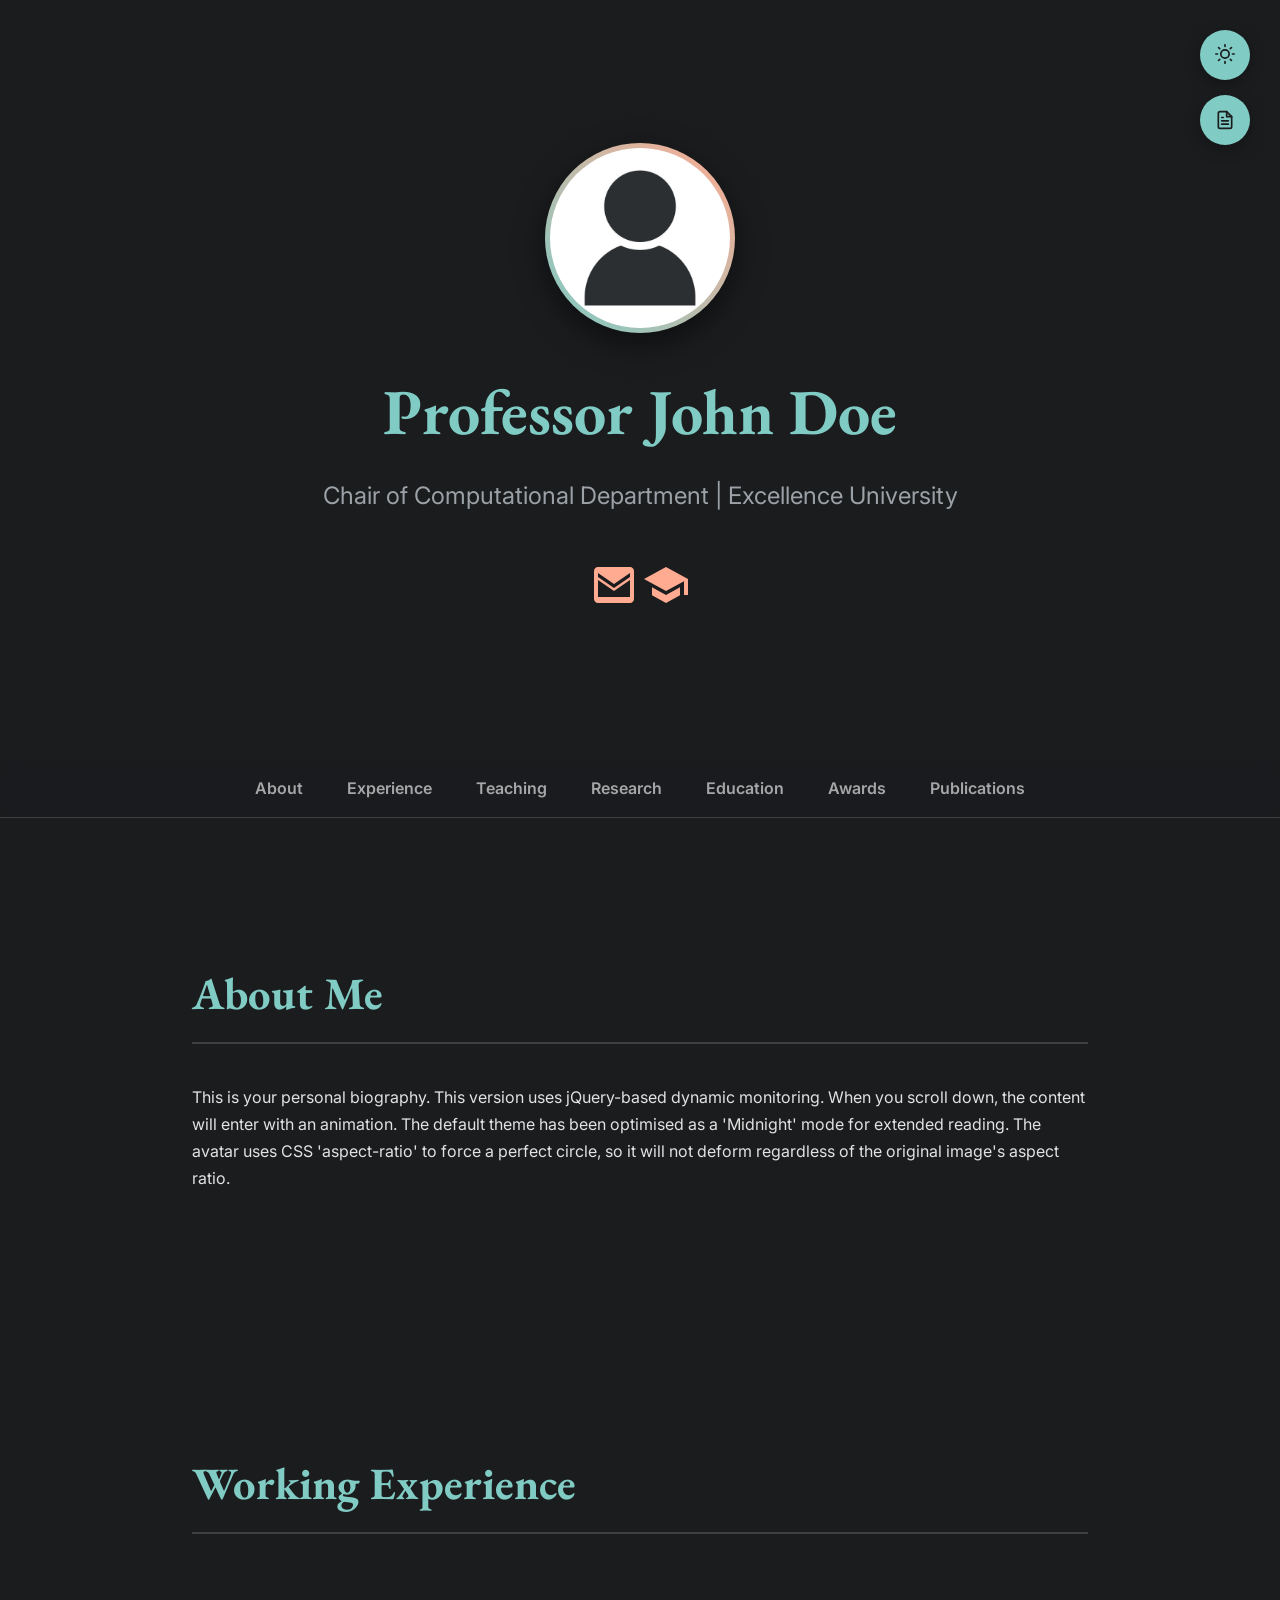
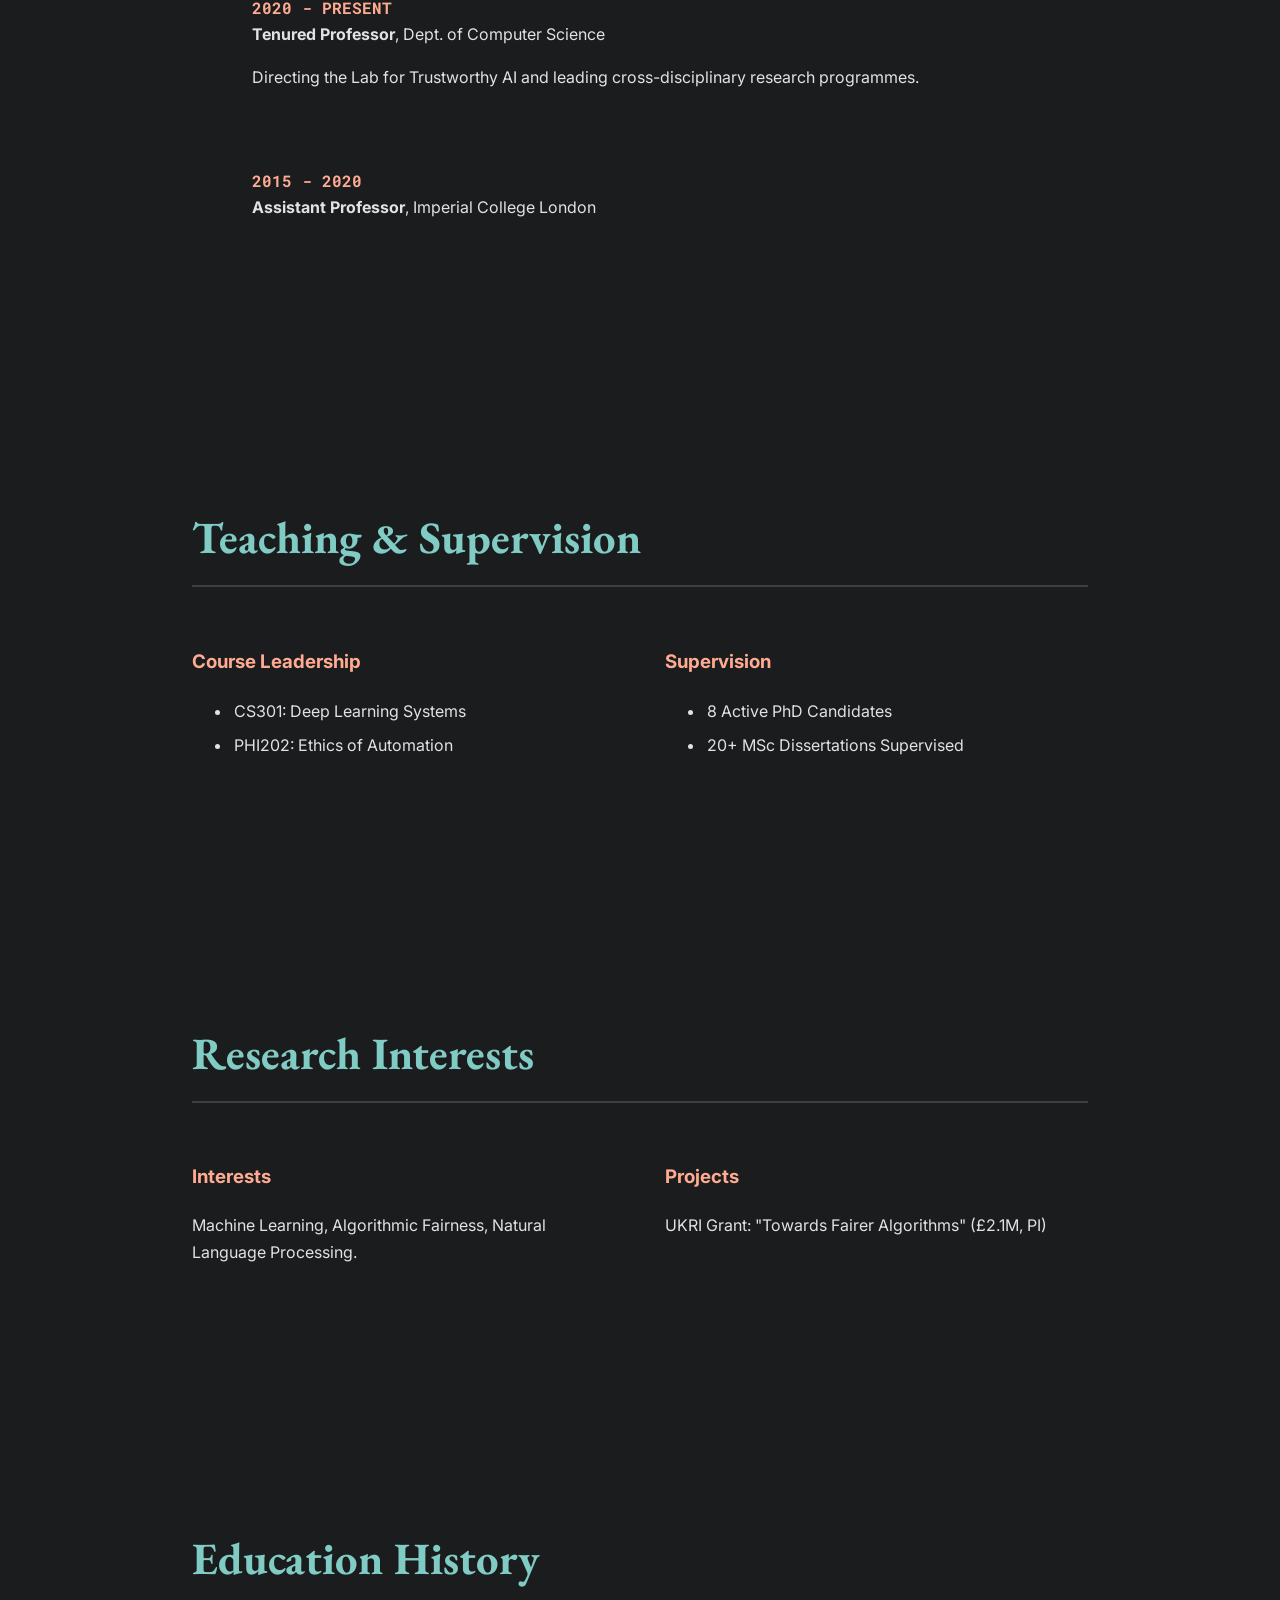
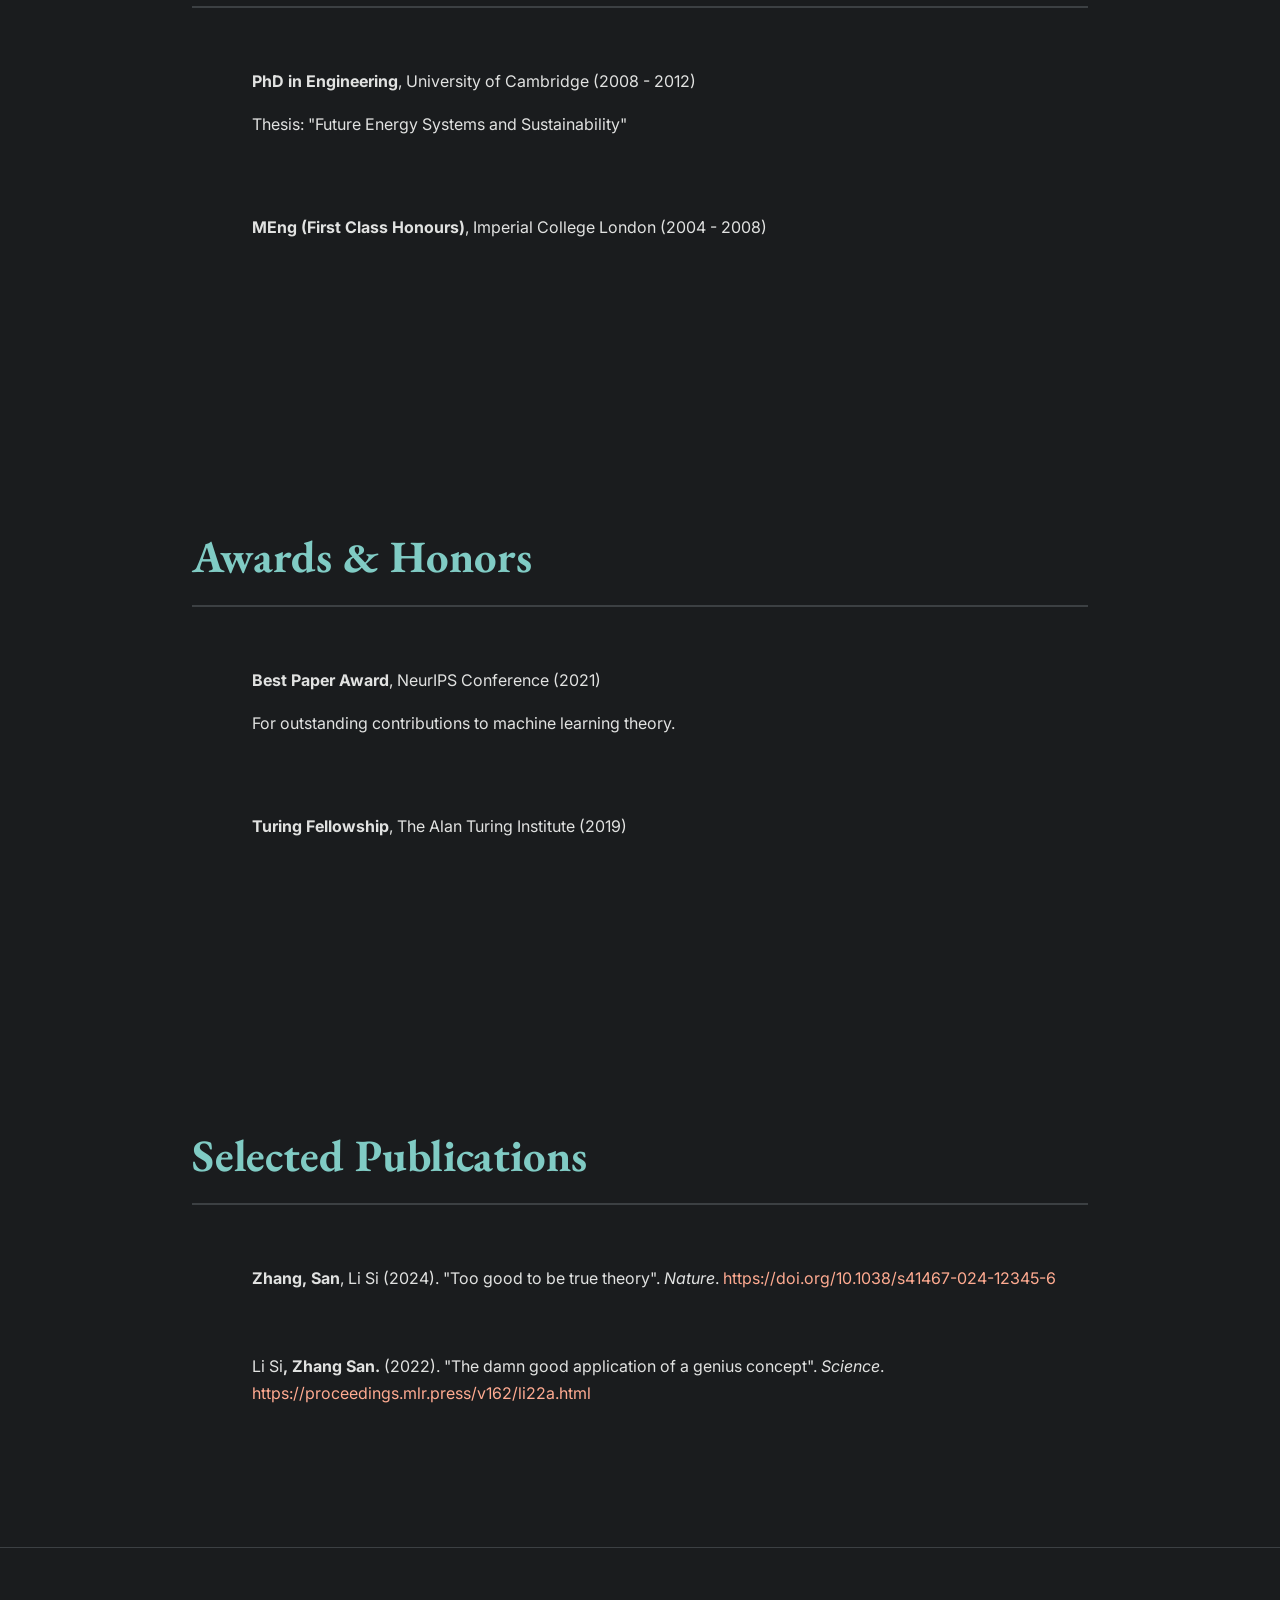
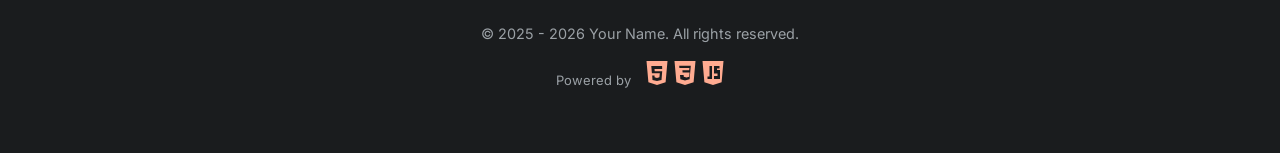
==== commit 20ed0877: "tiny tweak of the dummy content" ====
--- a/index.html
+++ b/index.html
@@ -203,12 +203,11 @@
                 <h2>Selected Publications</h2>
                 <!-- FIX: Changed to ul and li.cv-item, keeping publication-list for potential specific styling -->
                 <ul class="publication-list">
-                    <li class="cv-item"><strong>Zhang, A.</strong> (2024). "The Geometry of Ethical Alignment".
-                        <em>Nature Communications</em>. <a
+                    <li class="cv-item"><strong>Zhang, San</strong>, Li Si (2024). "Too good to be true theory".
+                        <em>Nature</em>. <a
                             href="https://doi.org/10.1038/s41467-024-12345-6">https://doi.org/10.1038/s41467-024-12345-6</a>
                     </li>
-                    <li class="cv-item">Li, W., & <strong>Zhang, A.</strong> (2022). "Privacy Preserving LLMs". <em>ICML
-                            Proceedings</em>. <a
+                    <li class="cv-item">Li Si<strong>, Zhang San.</strong> (2022). "The damn good application of a genius concept". <em>Science</em>. <a
                             href="https://proceedings.mlr.press/v162/li22a.html">https://proceedings.mlr.press/v162/li22a.html</a>
                     </li>
                 </ul>
